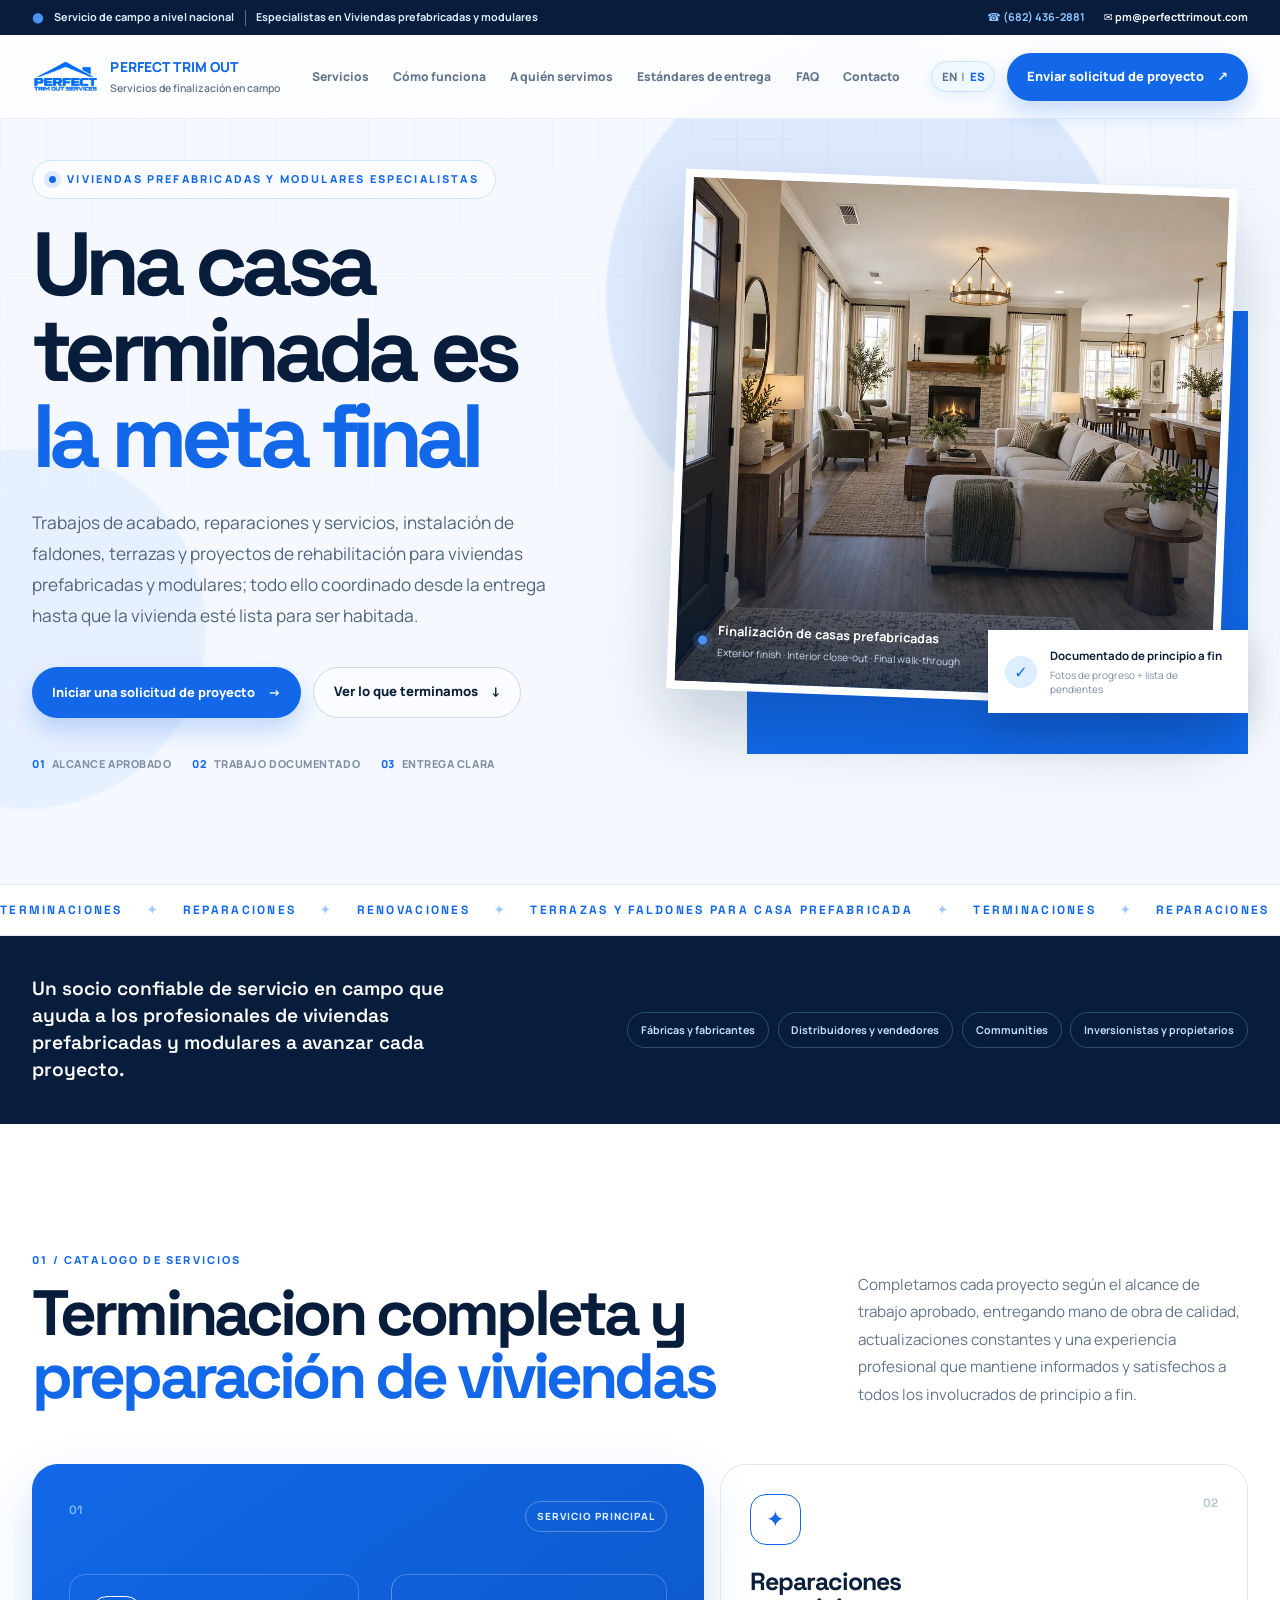
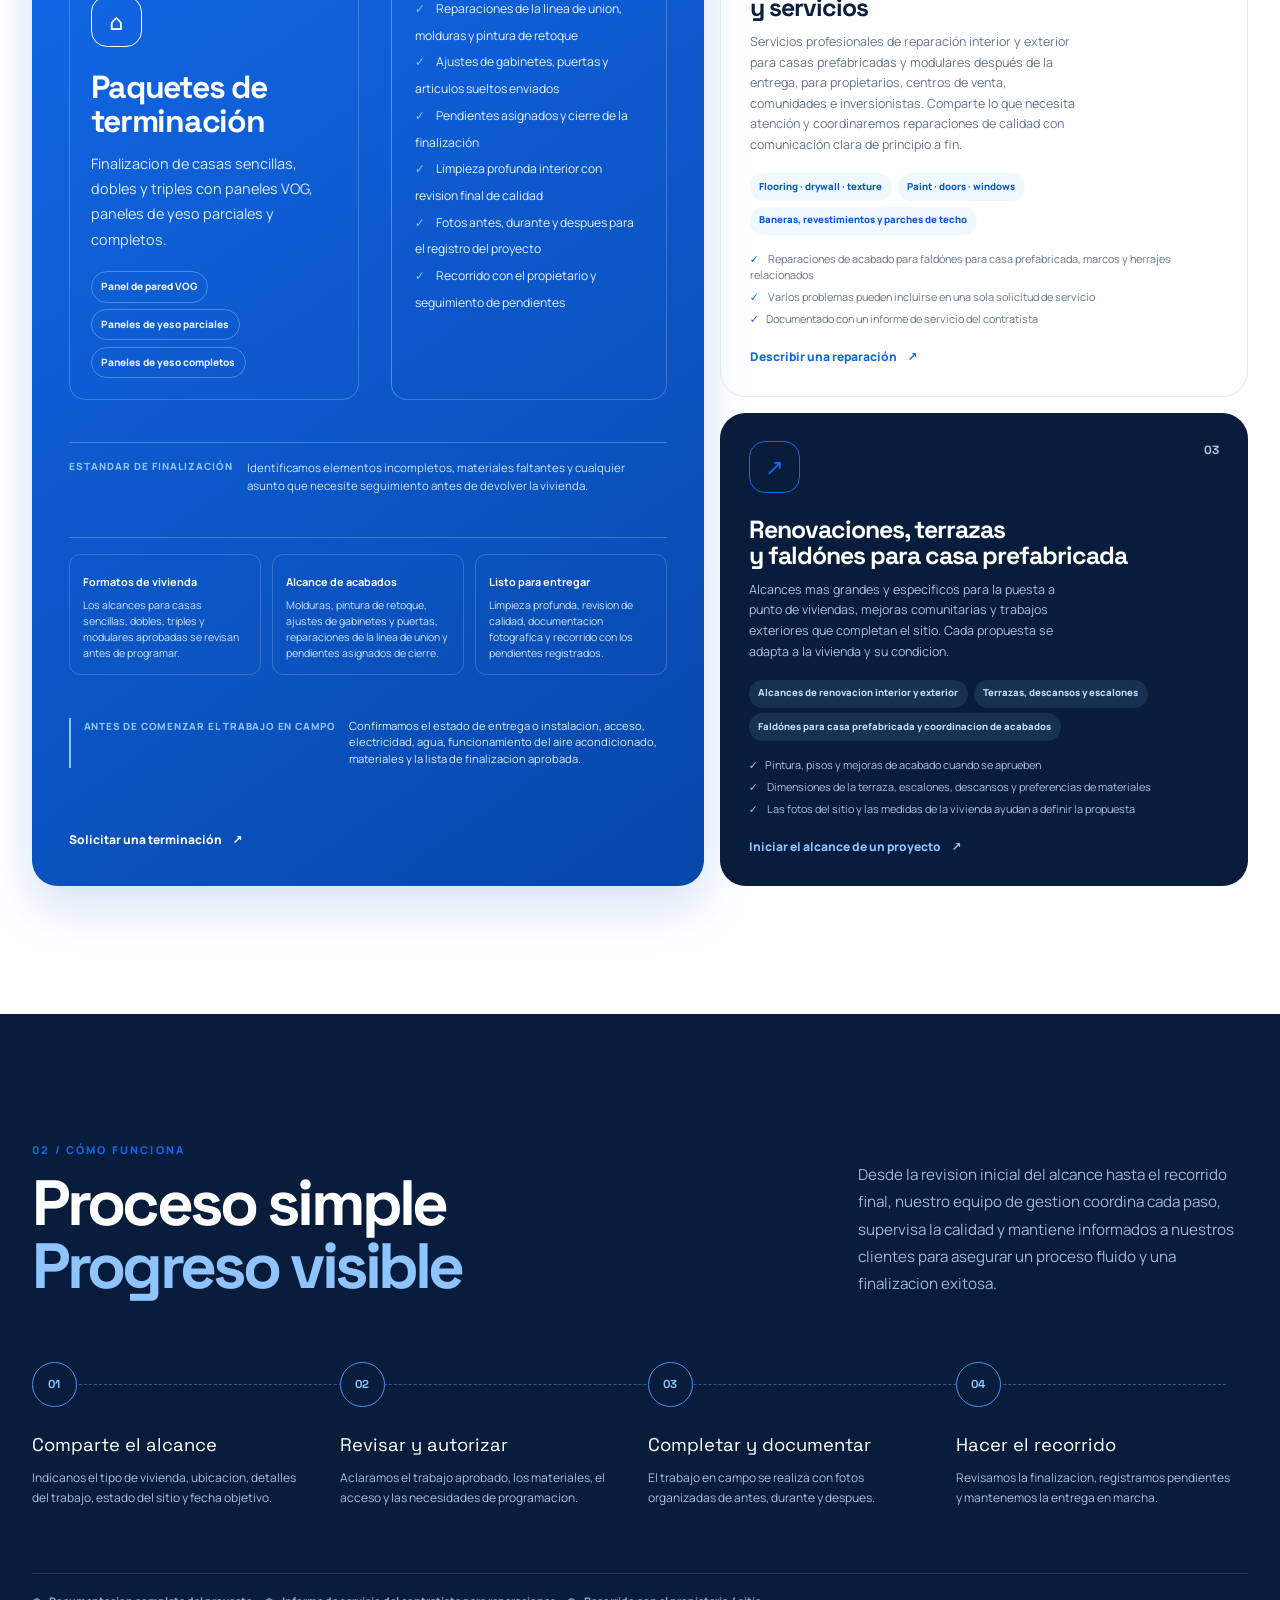
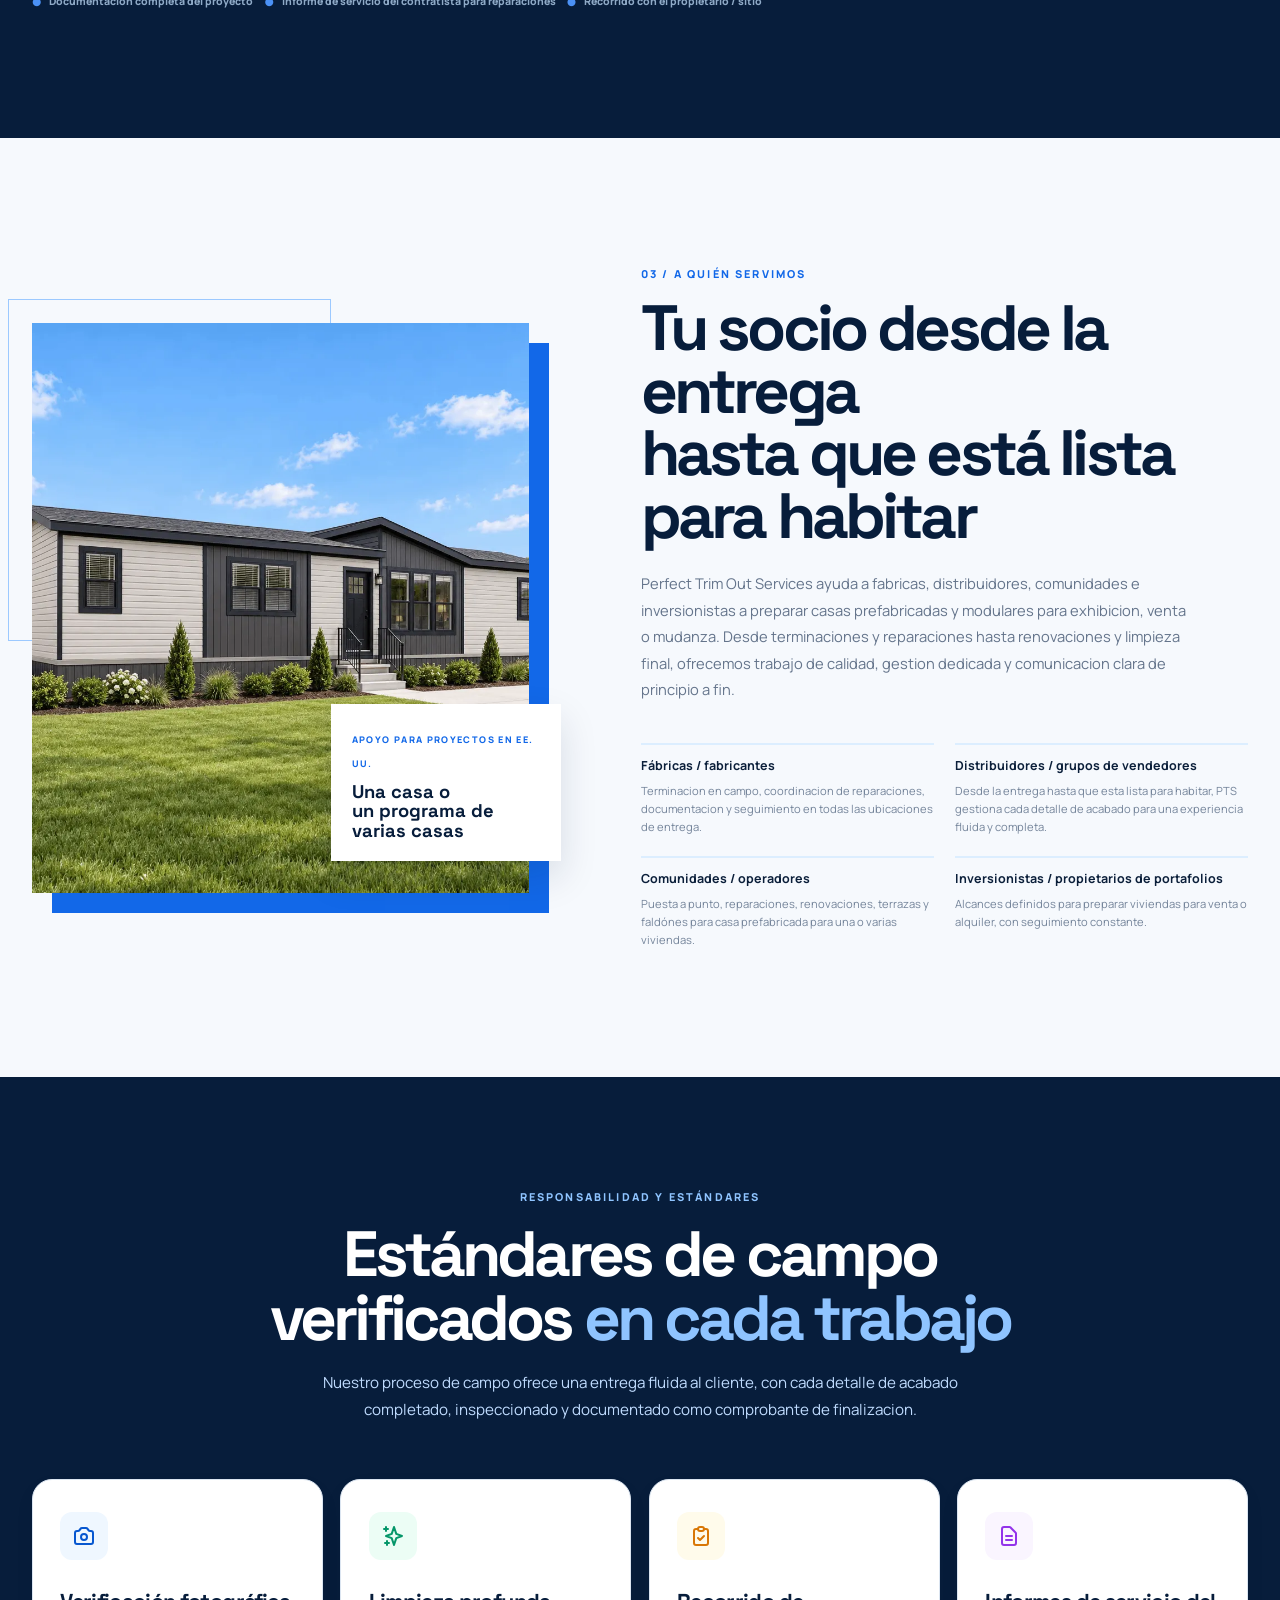
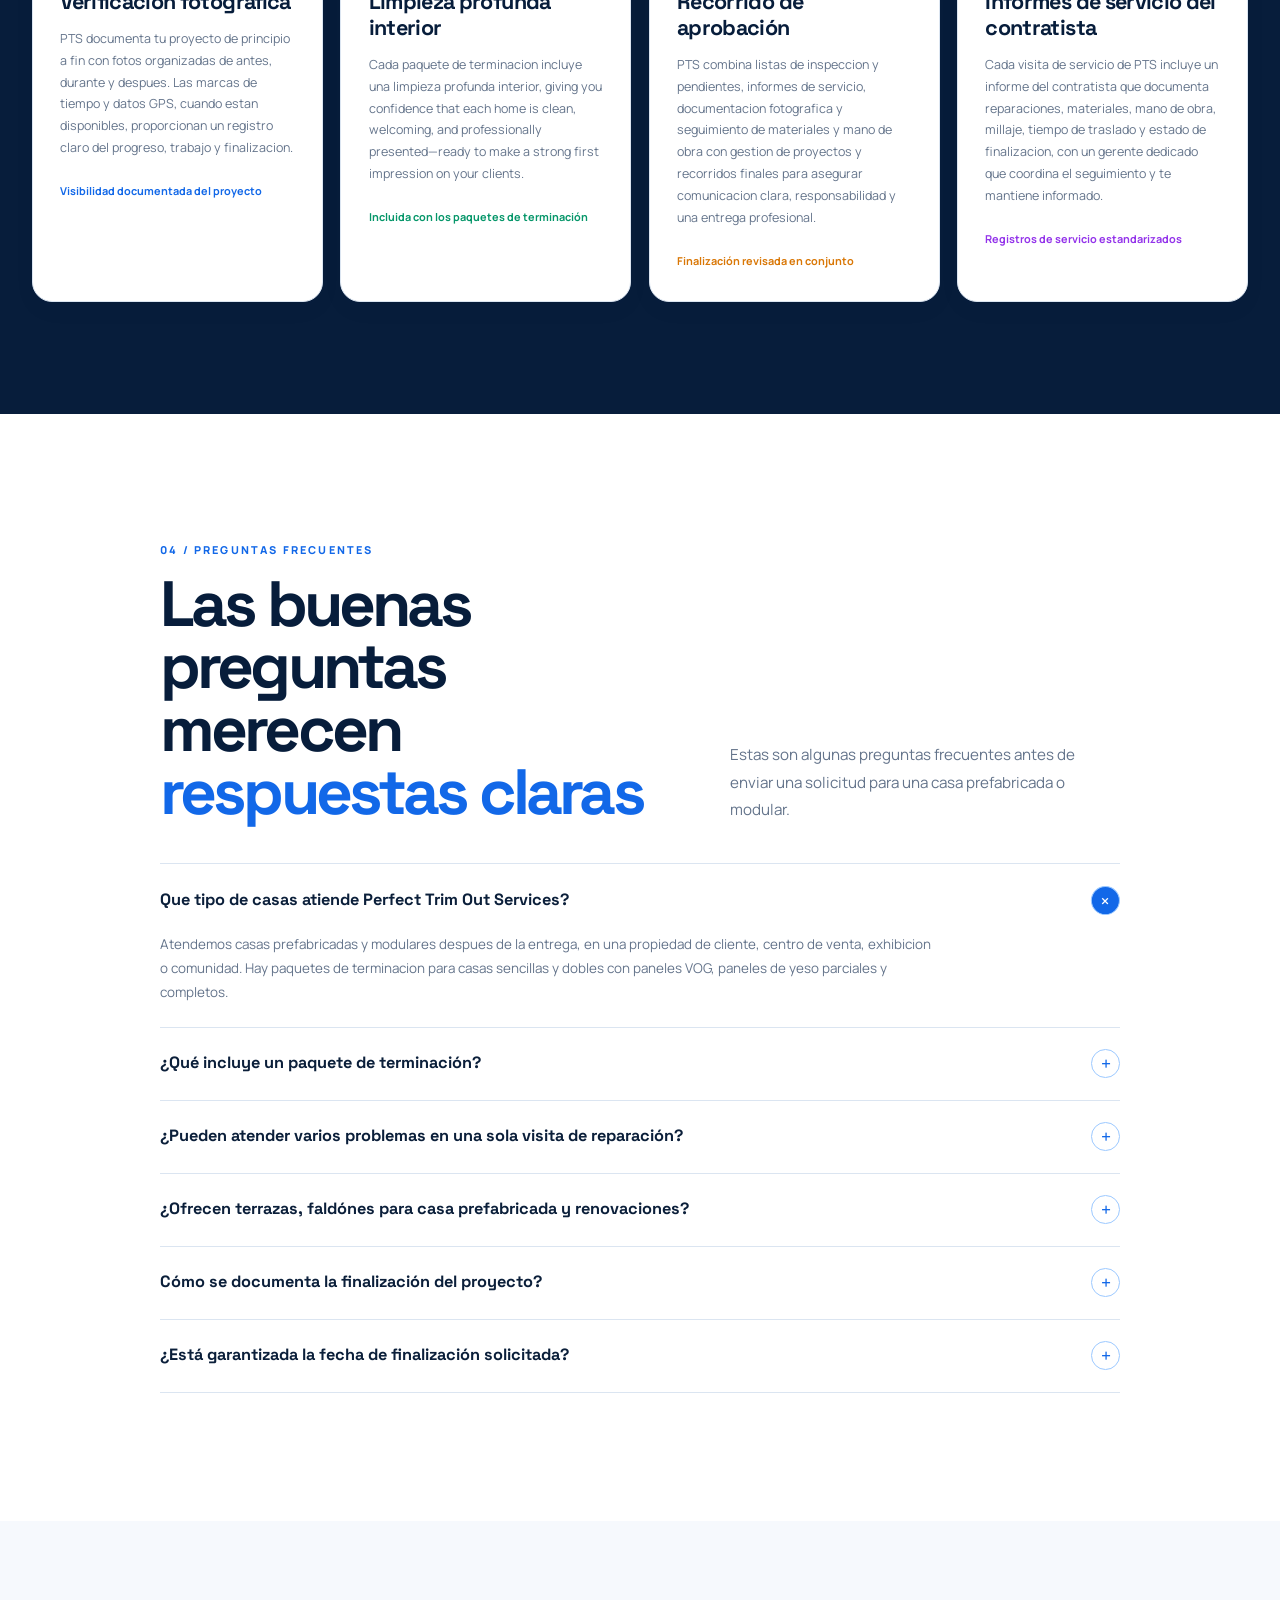
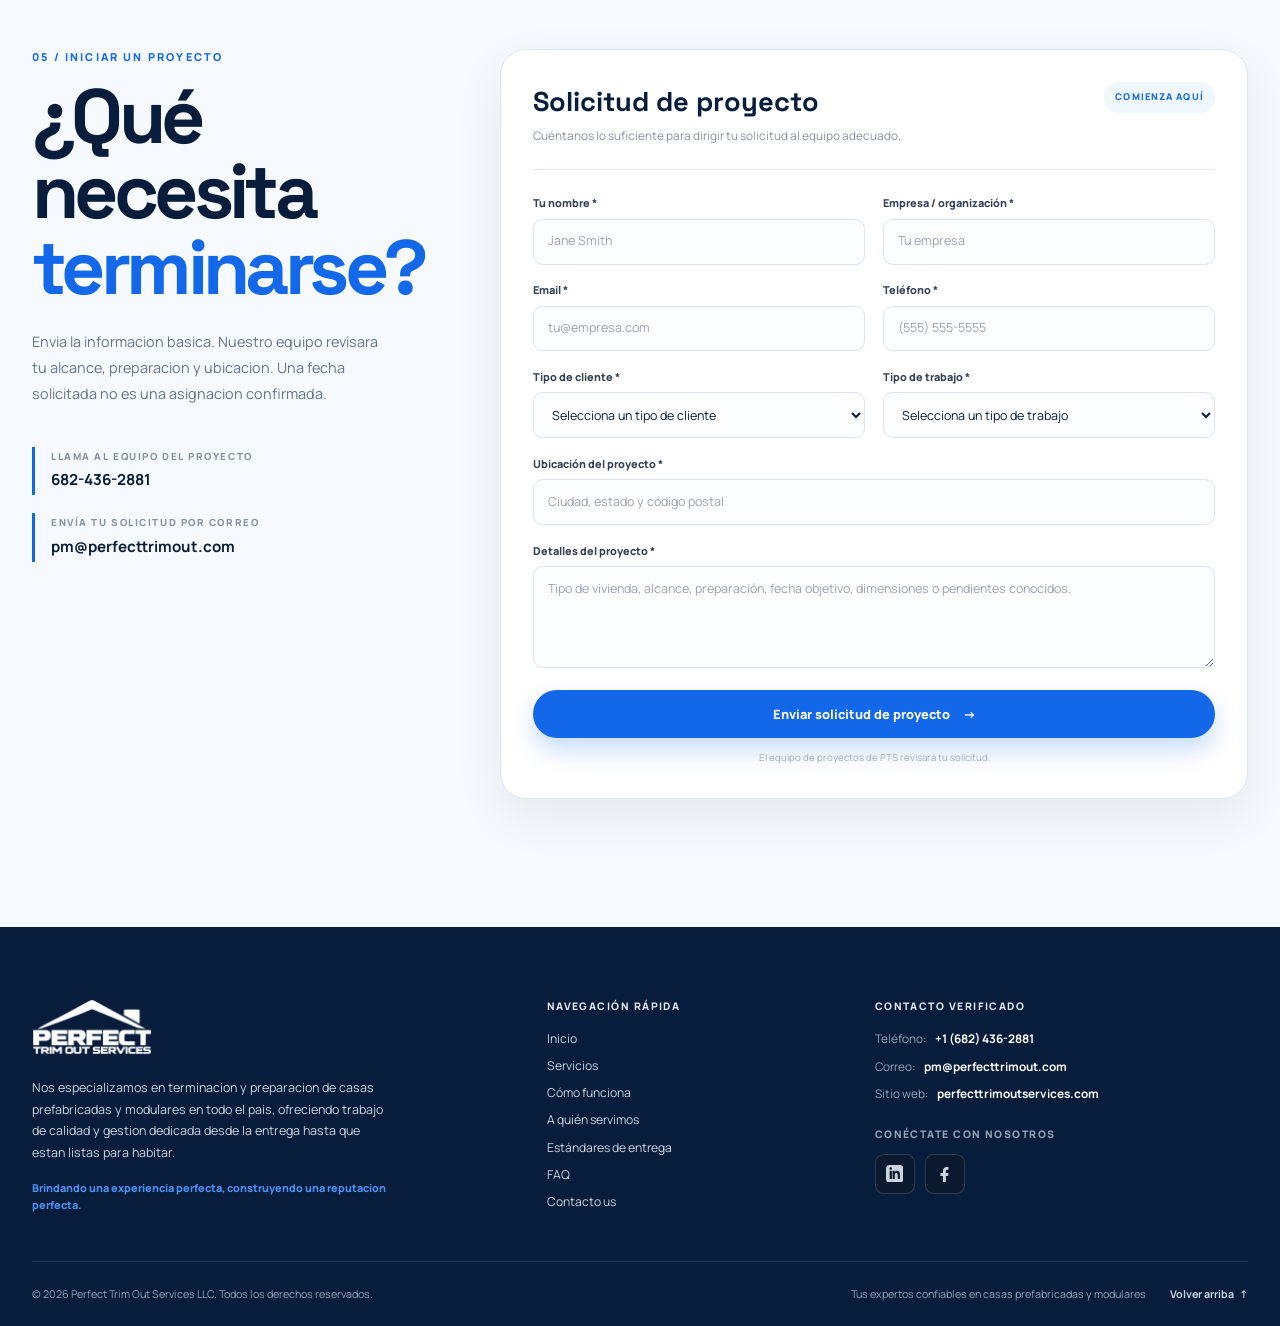
==== index-es.html @ 221be12c "fully build website" ====
<!doctype html>
<html lang="es">
  <head>
    <meta charset="UTF-8" />
    <meta name="viewport" content="width=device-width, initial-scale=1.0" />
    <meta name="theme-color" content="#071d3b" />
    <meta
      name="description"
      content="Perfect Trim Out Services ayuda a fabricantes, constructores y distribuidores a completar casas prefabricadas y modulares mediante servicios profesionales de terminaci&oacute;n, reparaciones, renovaciones, terrazas y z&oacute;calos en todo Estados Unidos."
    />
    <meta
      name="keywords"
      content="terminaci&oacute;n de casas prefabricadas, reparaciones de casas prefabricadas, renovaci&oacute;n de casas modulares, servicios de terrazas y faldón para casa prefabricada, servicios de finalizaci&oacute;n de viviendas"
    />
    <meta name="robots" content="index, follow" />
    <link
      rel="canonical"
      href="https://perfecttrimoutservices.com/index-es.html"
    />
    <link
      rel="alternate"
      hreflang="en"
      href="https://perfecttrimoutservices.com/"
    />
    <link
      rel="alternate"
      hreflang="es"
      href="https://perfecttrimoutservices.com/index-es.html"
    />
    <link
      rel="alternate"
      hreflang="x-default"
      href="https://perfecttrimoutservices.com/"
    />

    <meta
      property="og:title"
      content="Servicios de terminaci&oacute;n y reparaci&oacute;n de casas prefabricadas | Perfect Trim Out"
    />
    <meta
      property="og:description"
      content="Terminacion, reparaciones, renovaciones y apoyo para completar casas prefabricadas y modulares, dirigido a profesionales de la industria."
    />
    <meta property="og:type" content="website" />
    <meta property="og:site_name" content="Perfect Trim Out Services" />
    <meta
      property="og:url"
      content="https://perfecttrimoutservices.com/index-es.html"
    />
    <meta
      property="og:image"
      content="https://perfecttrimoutservices.com/assets/social-preview.webp"
    />
    <meta
      property="og:image:alt"
      content="Perfect Trim Out Services - Finalizaci&oacute;n de casas prefabricadas y modulares"
    />
    <!-- favicon -->
    <link rel="icon" type="image/svg+xml" href="assets/favicon.svg" />
    <link rel="icon" type="image/png" sizes="64x64" href="assets/favicon.png" />
    <link
      rel="apple-touch-icon"
      sizes="192x192"
      href="assets/favicon-192.png"
    />
    <title>
      Servicios de terminaci&oacute;n y reparaci&oacute;n de casas prefabricadas
      | Perfect Trim Out
    </title>
    <link
      rel="preload"
      as="image"
      href="assets/Hero-img-1.webp"
      fetchpriority="high"
    />
    <link rel="stylesheet" href="assets/tailwind.min.css" />
    <link rel="preconnect" href="https://fonts.googleapis.com" />
    <link rel="preconnect" href="https://fonts.gstatic.com" crossorigin />
    <link
      href="https://fonts.googleapis.com/css2?family=Manrope:wght@400;500;600;700;800&family=Space+Grotesk:wght@500;600;700&display=swap"
      rel="stylesheet"
    />
    <link rel="stylesheet" href="styles.css" />

    <script type="application/ld+json">
      {
        "@context": "https://schema.org",
        "@type": "Organization",
        "name": "Perfect Trim Out Services",
        "url": "https://perfecttrimoutservices.com/index-es.html",
        "logo": "https://perfecttrimoutservices.com/assets/perfect-trim-out-services-logo.jpg",
        "description": "Perfect Trim Out Services ofrece terminaci&oacute;n, reparaciones, renovaciones, terrazas, z&oacute;calos y apoyo para completar casas prefabricadas y modulares.",
        "email": "pm@perfecttrimout.com",
        "telephone": "+1-682-436-2881",
        "areaServed": {
          "@type": "Country",
          "name": "United States"
        },
        "knowsAbout": [
          "Terminacion de casas prefabricadas",
          "Finalizaci&oacute;n de casas modulares",
          "Reparaciones de casas prefabricadas",
          "Renovaciones de casas prefabricadas",
          "Instalacion de terrazas",
          "Servicios de faldón para casa prefabricada",
          "Servicios de finalizaci&oacute;n de viviendas"
        ]
      }
    </script>
  </head>
  <body class="bg-white text-ink antialiased">
    <header class="site-header" id="site-header">
      <div class="header-topbar">
        <div
          class="mx-auto flex max-w-7xl items-center justify-between px-5 lg:px-8"
        >
          <div class="header-topbar-message">
            <span>●</span> Servicio de campo a nivel nacional
            <i></i> Especialistas en Viviendas prefabricadas y modulares
          </div>
          <div class="header-topbar-contact">
            <a href="tel:+16824362881">☎ <span>(682) 436-2881</span></a>
            <a href="mailto:pm@perfecttrimout.com"
              >✉ <span>pm@perfecttrimout.com</span></a
            >
          </div>
        </div>
      </div>
      <nav
        class="mx-auto flex max-w-7xl items-center justify-between px-5 py-2 lg:px-8"
        aria-label="Main navigation"
      >
        <a
          href="#top"
          class="brand-lockup"
          aria-label="Inicio de Perfect Trim Out Services"
        >
          <img
            src="assets/perfect-trim-out-services-logo.jpg"
            alt="Perfect Trim Out Services"
            class="brand-logo"
          />
          <span
            ><b>PERFECT TRIM OUT</b
            ><small>Servicios de finalizaci&oacute;n en campo</small></span
          >
        </a>
        <div class="nav-links" id="nav-links">
          <!-- <a class="nav-link active" data-section="top" href="#top">Inicio</a> -->
          <a class="nav-link" data-section="services" href="#services"
            >Servicios</a
          >
          <a class="nav-link" data-section="process" href="#process"
            >C&oacute;mo funciona</a
          >
          <a class="nav-link" data-section="coverage" href="#coverage"
            >A qui&eacute;n servimos</a
          >
          <a class="nav-link" data-section="standards" href="#standards"
            >Est&aacute;ndares de entrega</a
          >
          <a class="nav-link" data-section="faq" href="#faq">FAQ</a>
          <a class="nav-link" data-section="contact" href="#contact"
            >Contacto</a
          >
        </div>
        <div class="flex items-center gap-3">
          <div class="language-switch" aria-label="Language selection">
            <a href="index.html">EN</a>
            <span aria-hidden="true">|</span>
            <a href="index-es.html" aria-current="page">ES</a>
          </div>
          <a href="#contact" class="header-cta"
            >Enviar solicitud de proyecto <span aria-hidden="true">↗</span></a
          >
          <button
            class="menu-button"
            id="menu-button"
            aria-label="Open menu"
            aria-expanded="false"
          >
            <span></span><span></span><span></span>
          </button>
        </div>
      </nav>
    </header>

    <main id="content">
      <section id="top" class="hero-shell" aria-labelledby="hero-title">
        <div class="hero-orb hero-orb-one"></div>
        <div class="hero-orb hero-orb-two"></div>
        <div
          class="mx-auto grid max-w-7xl items-center gap-12 px-5 pb-20 pt-32 lg:grid-cols-[.9fr_1.1fr] lg:px-8 lg:pb-28 lg:pt-40"
        >
          <div class="hero-copy reveal">
            <p class="eyebrow hero-eyebrow">
              <span class="pulse-dot"></span> Viviendas prefabricadas y
              modulares Especialistas
            </p>
            <h1 id="hero-title">
              Una casa terminada es <em>la meta final</em>
            </h1>
            <p class="hero-lede">
              Trabajos de acabado, reparaciones y servicios, instalación de
              faldones, terrazas y proyectos de rehabilitación para viviendas
              prefabricadas y modulares; todo ello coordinado desde la entrega
              hasta que la vivienda esté lista para ser habitada.
            </p>
            <div class="mt-9 flex flex-col gap-3 sm:flex-row">
              <a href="#contact" class="primary-button"
                >Iniciar una solicitud de proyecto <span>→</span></a
              >
              <a href="#services" class="ghost-button"
                >Ver lo que terminamos <span>↓</span></a
              >
            </div>
            <div class="hero-proof">
              <span><b>01</b> alcance aprobado</span
              ><span><b>02</b> trabajo documentado</span
              ><span><b>03</b> entrega clara</span>
            </div>
          </div>
          <div class="hero-visual reveal reveal-delay">
            <!-- <div class="hero-frame">
              <div class="image-stamp">FIELD<br /><b>READY</b></div>
              <img
                src="assets/edited_output (1).png"
                alt="Exterior de una casa prefabricada con una fachada limpia y terminada"
              />
              <div class="hero-caption">
                <span class="caption-dot"></span
                ><span
                  ><b>Finalizaci&oacute;n de casas prefabricadas</b
                  ><small
                    >Exterior finish · Interior close-out · Final
                    recorrido final</small>
                  ></span
                >
              </div>
            </div> -->

            <div class="hero-frame">
              <div class="hero-slideshow">
                <!-- First image: load immediately -->
                <img
                  class="hero-slide active"
                  src="assets/Hero-img-1.webp"
                  alt="Exterior de una casa prefabricada con una fachada limpia y terminada"
                  fetchpriority="high"
                  loading="eager"
                  decoding="async"
                  width="768"
                  height="768"
                />

                <!-- Remaining images: load when needed -->
                <img
                  class="hero-slide"
                  data-src="assets/Hero-img-2.webp"
                  alt="Acabado interior de una casa prefabricada"
                  decoding="async"
                />

                <img
                  class="hero-slide"
                  data-src="assets/Hero-img-3.webp"
                  alt="Exterior y terraza de una casa prefabricada"
                  decoding="async"
                />

                <img
                  class="hero-slide"
                  data-src="assets/Hero-img-4.webp"
                  alt="Finalizaci&oacute;n y trabajos de acabado de una casa"
                  decoding="async"
                />
              </div>

              <!-- <div class="image-stamp">FIELD<br /><b>READY</b></div> -->

              <div class="hero-caption">
                <span class="caption-dot"></span>
                <span>
                  <b>Finalizaci&oacute;n de casas prefabricadas</b>
                  <small>
                    Exterior finish · Interior close-out · Final walk-through
                  </small>
                </span>
              </div>
            </div>
            <div class="blue-slab"></div>
            <div class="floating-note">
              <span class="note-icon">✓</span
              ><span
                ><b>Documentado de principio a fin</b
                ><small>Fotos de progreso + lista de pendientes</small></span
              >
            </div>
          </div>
        </div>
        <div class="marquee-wrap" aria-label="Nuestro enfoque de servicio">
          <div class="marquee-track">
            <span>TERMINACIONES</span><i>✦</i><span>REPARACIONES</span><i>✦</i
            ><span>RENOVACIONES</span><i>✦</i
            ><span>TERRAZAS Y FALDONES PARA CASA PREFABRICADA</span><i>✦</i>
            <span>TERMINACIONES</span><i>✦</i><span>REPARACIONES</span><i>✦</i
            ><span>RENOVACIONES</span><i>✦</i
            ><span>TERRAZAS Y FALDONES PARA CASA PREFABRICADA</span><i>✦</i>
            <span>TERMINACIONES</span><i>✦</i><span>REPARACIONES</span><i>✦</i
            ><span>RENOVACIONES</span><i>✦</i
            ><span>TERRAZAS Y FALDONES PARA CASA PREFABRICADA</span><i>✦</i>
            <span>TERMINACIONES</span><i>✦</i><span>REPARACIONES</span><i>✦</i
            ><span>RENOVACIONES</span><i>✦</i
            ><span>TERRAZAS Y FALDONES PARA CASA PREFABRICADA</span><i>✦</i>
          </div>
        </div>
      </section>

      <section class="intro-strip">
        <div
          class="mx-auto flex max-w-7xl flex-col gap-6 px-5 py-10 lg:flex-row lg:items-center lg:justify-between lg:px-8"
        >
          <p>
            Un socio confiable de servicio en campo que ayuda a los
            profesionales de viviendas prefabricadas y modulares a avanzar cada
            proyecto.
          </p>
          <div class="audience-pills">
            <span>F&aacute;bricas y fabricantes</span
            ><span>Distribuidores y vendedores</span><span>Communities</span
            ><span>Inversionistas y propietarios</span>
          </div>
        </div>
      </section>

      <section id="services" class="section-block scroll-mt-24">
        <div class="mx-auto max-w-7xl px-5 lg:px-8">
          <div class="section-heading reveal">
            <div>
              <p class="eyebrow">01 / Catalogo de servicios</p>
              <h2>
                Terminacion completa y
                <span>preparaci&oacute;n de viviendas</span>
              </h2>
            </div>
            <p>
              Completamos cada proyecto seg&uacute;n el alcance de trabajo
              aprobado, entregando mano de obra de calidad, actualizaciones
              constantes y una experiencia profesional que mantiene informados y
              satisfechos a todos los involucrados de principio a fin.
            </p>
          </div>
          <div class="service-mosaic">
            <article class="service-feature reveal">
              <div class="service-feature-top">
                <span class="service-index">01</span
                ><span class="service-tag">Servicio principal</span>
              </div>
              <div class="service-feature-content">
                <div>
                  <div class="line-icon">⌂</div>
                  <h3>Paquetes de terminaci&oacute;n</h3>
                  <p>
                    Finalizacion de casas sencillas, dobles y triples con
                    paneles VOG, paneles de yeso parciales y completos.
                  </p>
                  <div class="package-types">
                    <span>Panel de pared VOG</span
                    ><span>Paneles de yeso parciales</span
                    ><span>Paneles de yeso completos</span>
                  </div>
                </div>
                <ul>
                  <li>
                    Reparaciones de la linea de union, molduras y pintura de
                    retoque
                  </li>
                  <li>
                    Ajustes de gabinetes, puertas y articulos sueltos enviados
                  </li>
                  <li>
                    Pendientes asignados y cierre de la finalizaci&oacute;n
                  </li>
                  <li>
                    Limpieza profunda interior con revision final de calidad
                  </li>
                  <li>
                    Fotos antes, durante y despues para el registro del proyecto
                  </li>
                  <li>
                    Recorrido con el propietario y seguimiento de pendientes
                  </li>
                </ul>
              </div>
              <div class="trimout-note">
                <span>Estandar de finalizaci&oacute;n</span>
                <p>
                  Identificamos elementos incompletos, materiales faltantes y
                  cualquier asunto que necesite seguimiento antes de devolver la
                  vivienda.
                </p>
              </div>
              <div class="trimout-panels">
                <div>
                  <b>Formatos de vivienda</b>
                  <p>
                    Los alcances para casas sencillas, dobles, triples y
                    modulares aprobadas se revisan antes de programar.
                  </p>
                </div>
                <div>
                  <b>Alcance de acabados</b>
                  <p>
                    Molduras, pintura de retoque, ajustes de gabinetes y
                    puertas, reparaciones de la linea de union y pendientes
                    asignados de cierre.
                  </p>
                </div>
                <div>
                  <b>Listo para entregar</b>
                  <p>
                    Limpieza profunda, revision de calidad, documentacion
                    fotografica y recorrido con los pendientes registrados.
                  </p>
                </div>
              </div>
              <div class="trimout-readiness">
                <span>Antes de comenzar el trabajo en campo</span>
                <p>
                  Confirmamos el estado de entrega o instalacion, acceso,
                  electricidad, agua, funcionamiento del aire acondicionado,
                  materiales y la lista de finalizacion aprobada.
                </p>
              </div>
              <a href="#contact" class="text-link" style="color: #fff"
                >Solicitar una terminaci&oacute;n <span>↗</span></a
              >
            </article>
            <article class="service-card reveal reveal-delay">
              <span class="service-index">02</span>
              <div class="line-icon">✦</div>
              <h3>Reparaciones<br />y servicios</h3>
              <p>
                Servicios profesionales de reparaci&oacute;n interior y exterior
                para casas prefabricadas y modulares despu&eacute;s de la
                entrega, para propietarios, centros de venta, comunidades e
                inversionistas. Comparte lo que necesita atenci&oacute;n y
                coordinaremos reparaciones de calidad con comunicaci&oacute;n
                clara de principio a fin.
              </p>
              <div class="service-list">
                <span>Flooring · drywall · texture</span
                ><span>Paint · doors · windows </span
                ><span>Baneras, revestimientos y parches de techo</span>
              </div>
              <ul class="scope-details">
                <li>
                  Reparaciones de acabado para faldónes para casa prefabricada,
                  marcos y herrajes relacionados
                </li>
                <li>
                  Varios problemas pueden incluirse en una sola solicitud de
                  servicio
                </li>
                <li>Documentado con un informe de servicio del contratista</li>
              </ul>
              <a href="#contact" class="text-link"
                >Describir una reparaci&oacute;n <span>↗</span></a
              >
            </article>
            <article class="service-card dark-card reveal reveal-delay-two">
              <span class="service-index">03</span>
              <div class="line-icon">↗</div>
              <h3>
                Renovaciones, terrazas<br />y faldónes para casa prefabricada
              </h3>
              <p>
                Alcances mas grandes y especificos para la puesta a punto de
                viviendas, mejoras comunitarias y trabajos exteriores que
                completan el sitio. Cada propuesta se adapta a la vivienda y su
                condicion.
              </p>
              <div class="service-list">
                <span>Alcances de renovacion interior y exterior</span
                ><span>Terrazas, descansos y escalones</span
                ><span
                  >Faldónes para casa prefabricada y coordinacion de
                  acabados</span
                >
              </div>
              <ul class="scope-details">
                <li>Pintura, pisos y mejoras de acabado cuando se aprueben</li>
                <li>
                  Dimensiones de la terraza, escalones, descansos y preferencias
                  de materiales
                </li>
                <li>
                  Las fotos del sitio y las medidas de la vivienda ayudan a
                  definir la propuesta
                </li>
              </ul>
              <a href="#contact" class="text-link"
                >Iniciar el alcance de un proyecto <span>↗</span></a
              >
            </article>
          </div>
        </div>
      </section>

      <section id="process" class="process-section scroll-mt-24">
        <div class="mx-auto max-w-7xl px-5 lg:px-8">
          <div class="section-heading dark-heading reveal">
            <div>
              <p class="eyebrow">02 / C&oacute;mo funciona</p>
              <h2>Proceso simple<br /><span>Progreso visible</span></h2>
            </div>
            <p>
              Desde la revision inicial del alcance hasta el recorrido final,
              nuestro equipo de gestion coordina cada paso, supervisa la calidad
              y mantiene informados a nuestros clientes para asegurar un proceso
              fluido y una finalizacion exitosa.
            </p>
          </div>
          <div class="process-line">
            <div class="process-card reveal">
              <span>01</span>
              <h3>Comparte el alcance</h3>
              <p>
                Ind&iacute;canos el tipo de vivienda, ubicacion, detalles del
                trabajo, estado del sitio y fecha objetivo.
              </p>
            </div>
            <div class="process-card reveal reveal-delay">
              <span>02</span>
              <h3>Revisar y autorizar</h3>
              <p>
                Aclaramos el trabajo aprobado, los materiales, el acceso y las
                necesidades de programacion.
              </p>
            </div>
            <div class="process-card reveal reveal-delay-two">
              <span>03</span>
              <h3>Completar y documentar</h3>
              <p>
                El trabajo en campo se realiza con fotos organizadas de antes,
                durante y despues.
              </p>
            </div>
            <div class="process-card reveal reveal-delay-three">
              <span>04</span>
              <h3>Hacer el recorrido</h3>
              <p>
                Revisamos la finalizacion, registramos pendientes y mantenemos
                la entrega en marcha.
              </p>
            </div>
          </div>
          <div class="process-bottom">
            <span>Documentacion completa del proyecto</span
            ><span>Informe de servicio del contratista para reparaciones</span
            ><span>Recorrido con el propietario / sitio</span>
          </div>
        </div>
      </section>

      <section id="coverage" class="coverage-section scroll-mt-24">
        <div class="mx-auto max-w-7xl px-5 lg:px-8">
          <div class="coverage-grid">
            <div class="coverage-photo reveal">
              <img
                src="assets/who-we-serve-img.webp"
                alt="Casa prefabricada en una comunidad residencial"
              />
              <div class="photo-label">
                <span>APOYO PARA PROYECTOS EN EE. UU.</span
                ><b>Una casa o<br />un programa de varias casas</b>
              </div>
            </div>
            <div class="coverage-copy reveal reveal-delay">
              <p class="eyebrow">03 / A qui&eacute;n servimos</p>
              <h2>
                Tu socio desde la entrega<br />hasta que est&aacute; lista para
                habitar
              </h2>

              <p>
                Perfect Trim Out Services ayuda a fabricas, distribuidores,
                comunidades e inversionistas a preparar casas prefabricadas y
                modulares para exhibicion, venta o mudanza. Desde terminaciones
                y reparaciones hasta renovaciones y limpieza final, ofrecemos
                trabajo de calidad, gestion dedicada y comunicacion clara de
                principio a fin.
              </p>
              <div class="coverage-list">
                <div>
                  <b>F&aacute;bricas / fabricantes</b
                  ><span
                    >Terminacion en campo, coordinacion de reparaciones,
                    documentacion y seguimiento en todas las ubicaciones de
                    entrega.</span
                  >
                </div>
                <div>
                  <b>Distribuidores / grupos de vendedores</b
                  ><span
                    >Desde la entrega hasta que esta lista para habitar, PTS
                    gestiona cada detalle de acabado para una experiencia fluida
                    y completa.</span
                  >
                </div>
                <div>
                  <b>Comunidades / operadores</b
                  ><span
                    >Puesta a punto, reparaciones, renovaciones, terrazas y
                    faldónes para casa prefabricada para una o varias
                    viviendas.</span
                  >
                </div>
                <div>
                  <b>Inversionistas / propietarios de portafolios</b
                  ><span
                    >Alcances definidos para preparar viviendas para venta o
                    alquiler, con seguimiento constante.</span
                  >
                </div>
              </div>
            </div>
          </div>
        </div>
      </section>

      <section id="standards" class="proof-section process-section">
        <div class="mx-auto max-w-7xl px-5 lg:px-8">
          <div class="standards-heading reveal">
            <p class="eyebrow">Responsabilidad y est&aacute;ndares</p>
            <h2>
              Est&aacute;ndares de campo verificados
              <span>en cada trabajo</span>
            </h2>
            <p>
              Nuestro proceso de campo ofrece una entrega fluida al cliente, con
              cada detalle de acabado completado, inspeccionado y documentado
              como comprobante de finalizacion.
            </p>
          </div>
          <div class="standards-grid">
            <article class="standard-card reveal">
              <div
                class="w-12 h-12 rounded-xl bg-brand-50 text-brand-600 flex items-center justify-center mb-5"
              >
                <svg
                  class="w-6 h-6"
                  fill="none"
                  stroke="currentColor"
                  viewBox="0 0 24 24"
                >
                  <path
                    stroke-linecap="round"
                    stroke-linejoin="round"
                    stroke-width="2"
                    d="M3 9a2 2 0 012-2h.93a2 2 0 001.664-.89l.812-1.22A2 2 0 0110.07 4h3.86a2 2 0 011.664.89l.812 1.22A2 2 0 0018.07 7H19a2 2 0 012 2v9a2 2 0 01-2 2H5a2 2 0 01-2-2V9z"
                  />
                  <path
                    stroke-linecap="round"
                    stroke-linejoin="round"
                    stroke-width="2"
                    d="M15 13a3 3 0 11-6 0 3 3 0 016 0z"
                  />
                </svg>
              </div>
              <h3>Verificaci&oacute;n fotogr&aacute;fica</h3>
              <p>
                PTS documenta tu proyecto de principio a fin con fotos
                organizadas de antes, durante y despues. Las marcas de tiempo y
                datos GPS, cuando estan disponibles, proporcionan un registro
                claro del progreso, trabajo y finalizacion.
              </p>
              <strong>Visibilidad documentada del proyecto</strong>
            </article>
            <article class="standard-card reveal reveal-delay">
              <div
                class="w-12 h-12 rounded-xl bg-emerald-50 text-emerald-600 flex items-center justify-center mb-5"
              >
                <svg
                  class="w-6 h-6"
                  fill="none"
                  stroke="currentColor"
                  viewBox="0 0 24 24"
                >
                  <path
                    stroke-linecap="round"
                    stroke-linejoin="round"
                    stroke-width="2"
                    d="M5 3v4M3 5h4M6 17v4m-2-2h4m5-16l2.286 6.857L21 12l-5.714 2.143L13 21l-2.286-6.857L5 12l5.714-2.143L13 3z"
                  />
                </svg>
              </div>
              <h3 class="">Limpieza profunda interior</h3>
              <p>
                Cada paquete de terminacion incluye una limpieza profunda
                interior, giving you confidence that each home is clean,
                welcoming, and professionally presented—ready to make a strong
                first impression on your clients.
              </p>
              <strong style="color: #059669"
                >Incluida con los paquetes de terminaci&oacute;n</strong
              >
            </article>
            <article class="standard-card reveal reveal-delay-two">
              <div
                class="w-12 h-12 rounded-xl bg-amber-50 text-amber-600 flex items-center justify-center mb-5"
              >
                <svg
                  class="w-6 h-6"
                  fill="none"
                  stroke="currentColor"
                  viewBox="0 0 24 24"
                >
                  <path
                    stroke-linecap="round"
                    stroke-linejoin="round"
                    stroke-width="2"
                    d="M9 5H7a2 2 0 00-2 2v12a2 2 0 002 2h10a2 2 0 002-2V7a2 2 0 00-2-2h-2M9 5a2 2 0 002 2h2a2 2 0 002-2M9 5a2 2 0 012-2h2a2 2 0 012 2m-6 9l2 2 4-4"
                  />
                </svg>
              </div>
              <h3>Recorrido de aprobaci&oacute;n</h3>
              <p>
                PTS combina listas de inspeccion y pendientes, informes de
                servicio, documentacion fotografica y seguimiento de materiales
                y mano de obra con gestion de proyectos y recorridos finales
                para asegurar comunicacion clara, responsabilidad y una entrega
                profesional.
              </p>
              <strong style="color: #d97706"
                >Finalizaci&oacute;n revisada en conjunto</strong
              >
            </article>
            <article class="standard-card reveal reveal-delay-three">
              <div
                class="w-12 h-12 rounded-xl bg-purple-50 text-purple-600 flex items-center justify-center mb-5"
              >
                <svg
                  class="w-6 h-6"
                  fill="none"
                  stroke="currentColor"
                  viewBox="0 0 24 24"
                >
                  <path
                    stroke-linecap="round"
                    stroke-linejoin="round"
                    stroke-width="2"
                    d="M9 12h6m-6 4h6m2 5H7a2 2 0 01-2-2V5a2 2 0 012-2h5.586a1 1 0 01.707.293l5.414 5.414a1 1 0 01.293.707V19a2 2 0 01-2 2z"
                  />
                </svg>
              </div>
              <h3>Informes de servicio del contratista</h3>
              <p>
                Cada visita de servicio de PTS incluye un informe del
                contratista que documenta reparaciones, materiales, mano de
                obra, millaje, tiempo de traslado y estado de finalizacion, con
                un gerente dedicado que coordina el seguimiento y te mantiene
                informado.
              </p>
              <strong style="color: #9333ea"
                >Registros de servicio estandarizados</strong
              >
            </article>
          </div>
        </div>
      </section>

      <section id="faq" class="faq-section scroll-mt-24">
        <div class="mx-auto max-w-5xl px-5 lg:px-8">
          <div class="section-heading faq-heading reveal">
            <div>
              <p class="eyebrow">04 / Preguntas frecuentes</p>
              <h2>
                Las buenas preguntas merecen<br /><span>respuestas claras</span>
              </h2>
            </div>
            <p>
              Estas son algunas preguntas frecuentes antes de enviar una
              solicitud para una casa prefabricada o modular.
            </p>
          </div>
          <div class="faq-list reveal reveal-delay">
            <details open>
              <summary>
                Que tipo de casas atiende Perfect Trim Out Services?<span
                  >+</span
                >
              </summary>
              <p>
                Atendemos casas prefabricadas y modulares despues de la entrega,
                en una propiedad de cliente, centro de venta, exhibicion o
                comunidad. Hay paquetes de terminacion para casas sencillas y
                dobles con paneles VOG, paneles de yeso parciales y completos.
              </p>
            </details>
            <details>
              <summary>
                &iquest;Qu&eacute; incluye un paquete de
                terminaci&oacute;n?<span>+</span>
              </summary>
              <p>
                El trabajo aprobado puede incluir reparaciones de la linea de
                union, molduras, pintura de retoque, ajustes de gabinetes y
                puertas, articulos sueltos enviados, pendientes asignados,
                limpieza profunda interior, revision final de calidad, fotos del
                proyecto y recorrido de finalizacion. El trabajo exacto se
                confirma en el alcance aprobado.
              </p>
            </details>
            <details>
              <summary>
                &iquest;Pueden atender varios problemas en una sola visita de
                reparaci&oacute;n?<span>+</span>
              </summary>
              <p>
                Si. Envia la lista de problemas, habitacion o ubicacion,
                cantidades conocidas, fotos y resultado esperado. Las visitas
                pueden cubrir pisos, paneles de yeso y textura, pintura,
                puertas, marcos, faldones para casa prefabricada, ventanas,
                herrajes, reparaciones de baneras o revestimientos y parches de
                techo.
              </p>
            </details>
            <details>
              <summary>
                &iquest;Ofrecen terrazas, faldónes para casa prefabricada y
                renovaciones?<span>+</span>
              </summary>
              <p>
                Si, se gestionan mediante propuestas escritas especificas para
                cada proyecto. Ayuda incluir las dimensiones de la vivienda,
                largo y ancho de la terraza, altura, perimetro de faldones para
                casa prefabricada, materiales preferidos, escalones o descansos
                y fotos claras del sitio.
              </p>
            </details>
            <details>
              <summary>
                C&oacute;mo se documenta la finalizaci&oacute;n del
                proyecto?<span>+</span>
              </summary>
              <p>
                Las terminaciones usan la lista de recorrido asignada, fotos
                organizadas de antes, durante y despues, y una lista de
                pendientes. Las visitas usan un informe de servicio del
                contratista. Las fotos y registros se organizan mediante el
                flujo de documentacion aprobado.
              </p>
            </details>
            <details>
              <summary>
                &iquest;Est&aacute; garantizada la fecha de finalizaci&oacute;n
                solicitada?<span>+</span>
              </summary>
              <p>
                No. Una fecha solicitada ayuda a revisar la programacion, pero
                no confirma una asignacion. El tiempo se confirma despues de
                revisar el alcance, la preparacion del sitio, el acceso, los
                materiales y la disponibilidad del equipo.
              </p>
            </details>
          </div>
        </div>
      </section>

      <section id="contact" class="contact-section scroll-mt-24">
        <div
          class="mx-auto grid max-w-7xl gap-12 px-5 lg:grid-cols-[.72fr_1.28fr] lg:px-8"
        >
          <div class="contact-copy reveal">
            <p class="eyebrow">05 / Iniciar un proyecto</p>
            <h2>&iquest;Qu&eacute; necesita<br /><span>terminarse?</span></h2>
            <p>
              Envia la informacion basica. Nuestro equipo revisara tu alcance,
              preparacion y ubicacion. Una fecha solicitada no es una asignacion
              confirmada.
            </p>
            <div class="contact-details">
              <a href="tel:+16824362881"
                ><small>Llama al equipo del proyecto</small
                ><b>682-436-2881</b></a
              ><a href="mailto:pm@perfecttrimout.com"
                ><small>Env&iacute;a tu solicitud por correo</small
                ><b>pm@perfecttrimout.com</b></a
              >
            </div>
          </div>
          <form
            id="project-form"
            class="project-form reveal reveal-delay"
            action="https://formsubmit.co/ajax/pm@perfecttrimout.com"
            method="POST"
            novalidate
          >
            <input
              type="hidden"
              name="_subject"
              value="New Project Request - Perfect Trim Out Services (ES)"
            />
            <input type="hidden" name="_template" value="table" />
            <input type="hidden" name="_captcha" value="false" />

            <input
              type="text"
              name="_honey"
              style="display: none"
              tabindex="-1"
              autocomplete="off"
              aria-hidden="true"
            />

            <div class="form-heading">
              <div>
                <h3>Solicitud de proyecto</h3>
                <p>
                  Cuéntanos lo suficiente para dirigir tu solicitud al equipo
                  adecuado.
                </p>
              </div>
              <span>COMIENZA AQUÍ</span>
            </div>

            <div class="form-grid">
              <label class="field">
                <span>Tu nombre *</span>
                <input
                  required
                  name="name"
                  type="text"
                  placeholder="Jane Smith"
                  autocomplete="name"
                />
              </label>

              <label class="field">
                <span>Empresa / organización *</span>
                <input
                  required
                  name="company"
                  type="text"
                  placeholder="Tu empresa"
                  autocomplete="organization"
                />
              </label>

              <label class="field">
                <span>Email *</span>
                <input
                  required
                  name="email"
                  type="email"
                  placeholder="tu@empresa.com"
                  autocomplete="email"
                />
              </label>

              <label class="field">
                <span>Teléfono *</span>
                <input
                  required
                  name="phone"
                  type="tel"
                  placeholder="(555) 555-5555"
                  autocomplete="tel"
                />
              </label>

              <label class="field">
                <span>Tipo de cliente *</span>
                <select required name="clientType">
                  <option value="">Selecciona un tipo de cliente</option>
                  <option>Fábrica / fabricante</option>
                  <option>Distribuidor / vendedor</option>
                  <option>Comunidad / operador</option>
                  <option>Inversionista / propietario</option>
                  <option>Otro</option>
                </select>
              </label>

              <label class="field">
                <span>Tipo de trabajo *</span>
                <select required name="jobType">
                  <option value="">Selecciona un tipo de trabajo</option>
                  <option>Paquete de terminación</option>
                  <option>Visita de reparación</option>
                  <option>Renovación / puesta a punto</option>
                  <option>Propuesta de terraza o zócalo</option>
                  <option>Cobertura de servicio continuo</option>
                </select>
              </label>

              <label class="field sm:col-span-2">
                <span>Ubicación del proyecto *</span>
                <input
                  required
                  name="location"
                  type="text"
                  placeholder="Ciudad, estado y código postal"
                  autocomplete="address-level2"
                />
              </label>

              <label class="field sm:col-span-2">
                <span>Detalles del proyecto *</span>
                <textarea
                  required
                  name="message"
                  rows="4"
                  placeholder="Tipo de vivienda, alcance, preparación, fecha objetivo, dimensiones o pendientes conocidos."
                ></textarea>
              </label>
            </div>

            <button type="submit" class="primary-button form-button">
              Enviar solicitud de proyecto <span>→</span>
            </button>

            <p
              id="form-status"
              class="hidden"
              role="status"
              aria-live="polite"
            ></p>

            <p class="form-disclaimer">
              El equipo de proyectos de PTS revisará tu solicitud.
            </p>
          </form>
        </div>
      </section>
    </main>
    <footer class="site-footer">
      <div class="mx-auto max-w-7xl px-5 sm:px-6 lg:px-8">
        <div class="footer-grid">
          <div class="footer-identity">
            <a
              href="#top"
              class="footer-logo"
              aria-label="Inicio de Perfect Trim Out Services"
            >
              <img
                src="assets/logo-white.png"
                alt="Perfect Trim Out Services"
              />
            </a>
            <p>
              Nos especializamos en terminacion y preparacion de casas
              prefabricadas y modulares en todo el pais, ofreciendo trabajo de
              calidad y gestion dedicada desde la entrega hasta que estan listas
              para habitar.
            </p>
            <div class="supporting-message">
              <span
                >Brindando una experiencia perfecta, construyendo una reputacion
                perfecta.</span
              >
            </div>
          </div>

          <div>
            <h4 class="footer-heading">Navegaci&oacute;n r&aacute;pida</h4>
            <ul class="footer-links">
              <li><a href="#top">Inicio</a></li>
              <li><a href="#services">Servicios</a></li>
              <li><a href="#process">C&oacute;mo funciona</a></li>
              <li><a href="#coverage">A qui&eacute;n servimos</a></li>
              <li><a href="#standards">Est&aacute;ndares de entrega</a></li>
              <li><a href="#faq">FAQ</a></li>
              <li><a href="#contact">Contacto us</a></li>
            </ul>
          </div>

          <div>
            <h4 class="footer-heading">Contacto verificado</h4>
            <div class="footer-contact">
              <p>
                <span>Tel&eacute;fono:</span
                ><a href="tel:+16824362881">+1 (682) 436-2881</a>
              </p>
              <p>
                <span>Correo:</span
                ><a href="mailto:pm@perfecttrimout.com"
                  >pm@perfecttrimout.com</a
                >
              </p>
              <p>
                <span>Sitio web:</span
                ><a
                  href="https://perfecttrimoutservices.com/"
                  target="_blank"
                  rel="noopener noreferrer"
                  >perfecttrimoutservices.com</a
                >
              </p>
            </div>
            <span class="footer-heading footer-social-label"
              >Con&eacute;ctate con nosotros</span
            >
            <div class="footer-social">
              <a
                href="https://www.linkedin.com/in/perfect-trim-out-services-070607345/"
                target="_blank"
                rel="noopener noreferrer"
                aria-label="Perfect Trim Out Services LinkedIn profile"
              >
                <svg viewBox="0 0 24 24" aria-hidden="true">
                  <path
                    d="M19 0H5C2.24 0 0 2.24 0 5v14c0 2.76 2.24 5 5 5h14c2.76 0 5-2.24 5-5V5c0-2.76-2.24-5-5-5ZM8 19H5V8h3v11ZM6.5 6.5A1.75 1.75 0 1 1 6.5 3a1.75 1.75 0 0 1 0 3.5ZM19 19h-3v-5.6c0-3.37-4-3.11-4 0V19H9V8h3v1.76c1.4-2.59 7-2.78 7 2.48V19Z"
                  />
                </svg>
              </a>
              <a
                href="https://www.facebook.com/p/Perfect-Trim-Out-Servicios-61568503282182/"
                target="_blank"
                rel="noopener noreferrer"
                aria-label="Perfect Trim Out Services Facebook page"
              >
                <svg viewBox="0 0 24 24" aria-hidden="true">
                  <path
                    d="M13.5 24v-9h3l.5-4h-3.5V8.45c0-1.16.32-1.95 2-1.95H17V2.92c-.26-.04-1.16-.12-2.2-.12-3.2 0-5.3 1.95-5.3 5.52V11H6v4h3.5v9h4Z"
                  />
                </svg>
              </a>
            </div>
          </div>
        </div>
        <div class="footer-bottom">
          <p>
            © <span id="year"></span> Perfect Trim Out Services LLC. Todos los
            derechos reservados.
          </p>
          <div>
            <span
              >Tus expertos confiables en casas prefabricadas y modulares</span
            ><a href="#top">Volver arriba <span aria-hidden="true">↑</span></a>
          </div>
        </div>
      </div>
    </footer>

    <script src="app.js"></script>
  </body>
</html>
---- styles.css ----
:root {
  color-scheme: light;
}
html {
  scroll-behavior: smooth;
}
body {
  overflow-x: hidden;
}
.site-header {
  position: fixed;
  inset: 0 0 auto;
  z-index: 50;
  border-bottom: 1px solid rgba(226, 232, 240, 0.72);
  background: rgba(255, 255, 255, 0.82);
  backdrop-filter: blur(18px);
  transition:
    box-shadow 0.3s ease,
    background 0.3s ease;
}
.site-header.scrolled {
  background: rgba(255, 255, 255, 0.96);
  box-shadow: 0 10px 35px rgba(7, 29, 59, 0.08);
}
.header-topbar {
  max-height: 2.2rem;
  overflow: hidden;
  background: #071d3b;
  color: #dceeff;
  font-size: 0.68rem;
  font-weight: 700;
  opacity: 1;
  transition:
    max-height 0.3s ease,
    opacity 0.2s ease;
}
.site-header.scrolled .header-topbar {
  max-height: 0;
  opacity: 0;
}
.site-header.scrolled .header-topbar .mx-auto {
  min-height: 0;
}
.header-topbar .mx-auto {
  min-height: 2.2rem;
}
.header-topbar-message,
.header-topbar-contact {
  display: flex;
  align-items: center;
  gap: 0.65rem;
}
.header-topbar-message > span {
  color: #4b91f5;
  font-size: 0.85rem;
}
.header-topbar-message i {
  height: 1rem;
  border-left: 1px solid rgba(203, 213, 225, 0.45);
}
.header-topbar-contact {
  gap: 1.2rem;
}
.header-topbar-contact a {
  color: #f8fbff;
  transition: color 0.2s ease;
}
.header-topbar-contact a:first-child {
  color: #8fc4ff;
}
.header-topbar-contact a:hover {
  color: #4b91f5;
}
.brand-lockup {
  display: flex;
  align-items: center;
  gap: 0.7rem;
  min-width: 13.5rem;
}
.brand-logo {
  height: 4.2rem;
  width: 4.2rem;
  border-radius: 0.55rem;
  object-fit: cover;
}
.brand-lockup b,
.brand-lockup small {
  display: block;
}
.brand-lockup b {
  color: #1268e8;
  font-size: 0.86rem;
  font-weight: 800;
  letter-spacing: 0.01em;
}
.brand-lockup small {
  margin-top: 0.22rem;
  color: #64748b;
  font-size: 0.66rem;
  font-weight: 600;
}
.nav-links {
  display: flex;
  align-items: center;
  gap: 0.15rem;
}
.nav-link {
  position: relative;
  border-radius: 999px;
  padding: 0.58rem 0.68rem;
  color: #64748b;
  font-size: 0.76rem;
  font-weight: 800;
  transition:
    color 0.2s ease,
    background 0.2s ease;
}
.nav-link:hover,
.nav-link.active {
  background: #eff7ff;
  color: #1268e8;
}
.nav-link.active::after {
  position: absolute;
  bottom: -0.78rem;
  left: 50%;
  height: 3px;
  width: 18px;
  border-radius: 9px;
  background: #1268e8;
  content: "";
  transform: translateX(-50%);
}
.header-cta,
.primary-button {
  display: inline-flex;
  align-items: center;
  justify-content: center;
  gap: 0.8rem;
  border-radius: 999px;
  background: #1268e8;
  color: white;
  font-size: 0.8rem;
  font-weight: 800;
  padding: 0.9rem 1.25rem;
  box-shadow: 0 12px 25px rgba(18, 104, 232, 0.23);
  transition:
    transform 0.25s ease,
    background 0.25s ease,
    box-shadow 0.25s ease;
}
.language-switch {
  display: inline-flex;
  align-items: center;
  gap: 0.3rem;
  border: 1px solid #cce4ff;
  border-radius: 999px;
  background: #eff7ff;
  padding: 0.38rem 0.58rem;
  box-shadow: 0 4px 12px rgba(18, 104, 232, 0.08);
  white-space: nowrap;
  color: #94a3b8;
  font-size: 0.72rem;
  font-weight: 800;
}
.language-switch a {
  color: #64748b;
  transition: color 0.2s ease;
}
.language-switch a:hover,
.language-switch a[aria-current="page"] {
  color: #1268e8;
}
.header-cta:hover,
.primary-button:hover {
  background: #0757d0;
  box-shadow: 0 15px 32px rgba(18, 104, 232, 0.3);
  transform: translateY(-2px);
}
.menu-button {
  display: none;
  flex-direction: column;
  gap: 4px;
  padding: 0.6rem;
}
.menu-button span {
  display: block;
  height: 2px;
  width: 23px;
  background: #0b1f3a;
}
.hero-shell {
  position: relative;
  overflow: hidden;
  background: #f5f9ff;
}
.hero-shell::before {
  position: absolute;
  inset: 0;
  background-image:
    linear-gradient(rgba(18, 104, 232, 0.04) 1px, transparent 1px),
    linear-gradient(90deg, rgba(18, 104, 232, 0.04) 1px, transparent 1px);
  background-size: 46px 46px;
  content: "";
  mask-image: linear-gradient(to bottom, black, transparent 70%);
}
.hero-orb {
  position: absolute;
  border-radius: 50%;
  filter: blur(1px);
  pointer-events: none;
}
.hero-orb-one {
  top: 4%;
  right: 12%;
  height: 520px;
  width: 520px;
  background: rgba(18, 104, 232, 0.1);
  animation: drift 9s ease-in-out infinite alternate;
}
.hero-orb-two {
  top: 48%;
  left: -12%;
  height: 360px;
  width: 360px;
  background: rgba(75, 145, 245, 0.08);
  animation: drift 12s ease-in-out infinite alternate-reverse;
}
.eyebrow {
  color: #1268e8;
  font-size: 0.68rem;
  font-weight: 800;
  letter-spacing: 0.2em;
  text-transform: uppercase;
}
.hero-eyebrow {
  display: inline-flex;
  align-items: center;
  gap: 0.7rem;
  border: 1px solid #cce4ff;
  border-radius: 999px;
  background: rgba(255, 255, 255, 0.64);
  padding: 0.65rem 1rem;
}
.pulse-dot {
  height: 7px;
  width: 7px;
  border-radius: 50%;
  background: #1268e8;
  box-shadow: 0 0 0 5px rgba(18, 104, 232, 0.12);
  animation: pulse 2s infinite;
}
.hero-copy h1 {
  max-width: 700px;
  margin-top: 1.4rem;
  color: #071d3b;
  font-family: "Space Grotesk", sans-serif;
  font-size: clamp(3.2rem, 7vw, 6.4rem);
  font-weight: 700;
  letter-spacing: -0.075em;
  line-height: 0.96;
}
.hero-copy h1 em {
  color: #1268e8;
  font-style: normal;
}
.hero-lede {
  max-width: 560px;
  margin-top: 1.7rem;
  color: #52657d;
  font-size: 1.08rem;
  line-height: 1.8;
}
.ghost-button {
  display: inline-flex;
  align-items: center;
  justify-content: center;
  gap: 0.8rem;
  border: 1px solid #cbd9ea;
  border-radius: 999px;
  background: rgba(255, 255, 255, 0.64);
  color: #0b1f3a;
  font-size: 0.82rem;
  font-weight: 800;
  padding: 0.9rem 1.25rem;
  transition:
    border-color 0.2s,
    color 0.2s,
    transform 0.2s;
}
.ghost-button:hover {
  border-color: #1268e8;
  color: #1268e8;
  transform: translateY(-2px);
}
.hero-proof {
  display: flex;
  flex-wrap: wrap;
  gap: 1.3rem;
  margin-top: 2.4rem;
  color: #8190a3;
  font-size: 0.68rem;
  font-weight: 800;
  letter-spacing: 0.05em;
  text-transform: uppercase;
}
.hero-proof b {
  margin-right: 0.25rem;
  color: #1268e8;
}
.hero-visual {
  position: relative;
  min-height: 575px;
}
.hero-frame {
  position: absolute;
  top: 0;
  right: 3%;
  z-index: 1;
  width: 86%;
  height: 520px;
  overflow: hidden;
  border: 8px solid white;
  box-shadow: 0 35px 70px rgba(7, 29, 59, 0.2);
  transform: rotate(2.2deg);
  transition: transform 0.6s cubic-bezier(0.2, 0.8, 0.2, 1);
}
.hero-frame:hover {
  transform: rotate(0) scale(1.015);
}
.hero-frame::after {
  position: absolute;
  inset: 0;
  background: linear-gradient(180deg, transparent 40%, rgba(7, 29, 59, 0.75));
  content: "";
}
/* .hero-frame img {
  height: 100%;
  width: 100%;
  object-fit: cover;
  object-position: center;
} */

/* Hero image slideshow */
.hero-slideshow {
  position: absolute;
  inset: 0;
  overflow: hidden;
}

.hero-slide {
  position: absolute;
  inset: 0;
  width: 100%;
  height: 100%;
  object-fit: cover;
  object-position: center;

  opacity: 0;
  transition: opacity 1.2s ease-in-out;
}

.hero-slide.active {
  opacity: 1;
}
.image-stamp {
  position: absolute;
  top: 1.2rem;
  left: 1.2rem;
  z-index: 2;
  border: 1px solid rgba(255, 255, 255, 0.5);
  padding: 0.6rem 0.7rem;
  color: white;
  font-size: 0.58rem;
  font-weight: 800;
  letter-spacing: 0.16em;
  line-height: 1.35;
}
.image-stamp b {
  color: #8fc4ff;
}
.hero-caption {
  position: absolute;
  right: 1.35rem;
  bottom: 1.4rem;
  left: 1.35rem;
  z-index: 2;
  display: flex;
  align-items: center;
  gap: 0.7rem;
  color: white;
}
.caption-dot {
  height: 9px;
  width: 9px;
  border-radius: 50%;
  background: #4b91f5;
  box-shadow: 0 0 0 5px rgba(75, 145, 245, 0.2);
}
.hero-caption b,
.hero-caption small {
  display: block;
}
.hero-caption b {
  font-size: 0.79rem;
}
.hero-caption small {
  margin-top: 0.2rem;
  color: #cbdcf1;
  font-size: 0.63rem;
}
.blue-slab {
  position: absolute;
  right: 0;
  bottom: 0;
  height: 77%;
  width: 78%;
  background: #1268e8;
}
.floating-note {
  position: absolute;
  right: 0;
  bottom: 7%;
  z-index: 3;
  display: flex;
  align-items: center;
  gap: 0.8rem;
  max-width: 260px;
  border: 1px solid rgba(255, 255, 255, 0.7);
  background: white;
  padding: 1rem;
  box-shadow: 0 16px 35px rgba(7, 29, 59, 0.18);
  animation: bob 4s ease-in-out infinite;
}
.note-icon {
  display: flex;
  height: 2rem;
  width: 2rem;
  flex: 0 0 auto;
  align-items: center;
  justify-content: center;
  border-radius: 50%;
  background: #dceeff;
  color: #1268e8;
  font-weight: 800;
}
.floating-note b,
.floating-note small {
  display: block;
}
.floating-note b {
  color: #0b1f3a;
  font-size: 0.72rem;
}
.floating-note small {
  margin-top: 0.25rem;
  color: #7b8ba0;
  font-size: 0.63rem;
  line-height: 1.4;
}
.marquee-wrap {
  position: relative;
  z-index: 2;
  overflow: hidden;
  border-top: 1px solid rgba(18, 104, 232, 0.12);
  border-bottom: 1px solid rgba(18, 104, 232, 0.12);
  background: #fff;
  padding: 1rem 0;
}
.marquee-track {
  display: flex;
  width: max-content;
  align-items: center;
  gap: 1.5rem;
  color: #1268e8;
  font-family: "Space Grotesk", sans-serif;
  font-size: 0.75rem;
  font-weight: 700;
  letter-spacing: 0.19em;
  animation: marquee 32s linear infinite;
}
.marquee-track i {
  color: #9cc9ff;
  font-style: normal;
}
.intro-strip {
  background: #071d3b;
  color: white;
}
.intro-strip p {
  max-width: 450px;
  font-family: "Space Grotesk", sans-serif;
  font-size: 1.2rem;
  font-weight: 600;
  line-height: 1.4;
}
.audience-pills {
  display: flex;
  flex-wrap: wrap;
  gap: 0.55rem;
}
.audience-pills span {
  border: 1px solid rgba(147, 197, 253, 0.28);
  border-radius: 999px;
  color: #bfdbfe;
  font-size: 0.67rem;
  font-weight: 700;
  padding: 0.55rem 0.8rem;
}
.section-block,
.coverage-section,
.contact-section {
  padding: 8rem 0;
}
.section-heading {
  display: flex;
  align-items: end;
  justify-content: space-between;
  gap: 3rem;
  margin-bottom: 3.5rem;
}
.section-heading h2,
.coverage-copy h2,
.contact-copy h2 {
  margin-top: 0.9rem;
  color: #071d3b;
  font-family: "Space Grotesk", sans-serif;
  font-size: clamp(2.5rem, 5vw, 4.3rem);
  font-weight: 700;
  letter-spacing: -0.06em;
  line-height: 0.98;
}
.section-heading h2 span,
.coverage-copy h2 span,
.contact-copy h2 span {
  color: #1268e8;
}
.section-heading > p {
  max-width: 390px;
  color: #64748b;
  font-size: 0.95rem;
  line-height: 1.8;
}
.service-mosaic {
  display: grid;
  grid-template-columns: 1.12fr 0.88fr;
  grid-template-rows: auto auto;
  gap: 1rem;
}
.service-feature {
  grid-row: span 2;
  display: flex;
  flex-direction: column;
  justify-content: space-between;
  min-height: 530px;
  border-radius: 1.6rem;
  background: linear-gradient(145deg, #1268e8, #0647aa);
  padding: 2.3rem;
  color: white;
  box-shadow: 0 20px 50px rgba(7, 87, 208, 0.18);
}
.service-feature-top {
  display: flex;
  justify-content: space-between;
}
.service-index {
  color: #78b5ff;
  font-family: "Space Grotesk", sans-serif;
  font-size: 0.75rem;
  font-weight: 700;
}
.service-tag {
  border: 1px solid rgba(255, 255, 255, 0.3);
  border-radius: 999px;
  color: #dceeff;
  font-size: 0.62rem;
  font-weight: 800;
  letter-spacing: 0.1em;
  padding: 0.45rem 0.7rem;
  text-transform: uppercase;
}
.service-feature-content {
  display: grid;
  grid-template-columns: 1fr 0.95fr;
  align-items: stretch;
  gap: 2rem;
}
.service-feature-content > div:first-child,
.service-feature-content > ul {
  border: 1px solid rgba(255, 255, 255, 0.22);
  border-radius: 1rem;
  padding: 1.3rem;
}
.service-feature-content > div:first-child {
  display: flex;
  flex-direction: column;
}
.service-feature-content > ul {
  align-self: stretch;
  margin: 0;
  padding-left: 1.6rem;
}
.line-icon {
  display: flex;
  height: 3.2rem;
  width: 3.2rem;
  align-items: center;
  justify-content: center;
  border: 1px solid currentColor;
  border-radius: 1rem;
  color: #1268e8;
  font-size: 1.4rem;
}
.service-feature .line-icon {
  color: white;
}
.service-feature h3,
.service-card h3 {
  margin-top: 1.5rem;
  font-family: "Space Grotesk", sans-serif;
  font-size: 2rem;
  font-weight: 700;
  letter-spacing: -0.04em;
  line-height: 1.05;
}
.service-feature p {
  max-width: 390px;
  margin-top: 0.8rem;
  color: #dceeff;
  font-size: 0.9rem;
  line-height: 1.75;
}
.package-types {
  display: flex;
  flex-wrap: wrap;
  gap: 0.4rem;
  margin-top: 1.2rem;
}
.package-types span {
  border: 1px solid rgba(255, 255, 255, 0.28);
  border-radius: 999px;
  color: #e7f2ff;
  font-size: 0.63rem;
  font-weight: 800;
  padding: 0.45rem 0.6rem;
}
.service-feature ul {
  border-left: 1px solid rgba(255, 255, 255, 0.32);
  padding-left: 1.4rem;
  color: #e7f2ff;
  font-size: 0.76rem;
  line-height: 2.2;
}
.service-feature li::before {
  margin-right: 0.55rem;
  color: #8fc4ff;
  content: "✓";
  font-weight: 800;
}
.trimout-note {
  display: grid;
  grid-template-columns: auto 1fr;
  gap: 0.9rem;
  align-items: start;
  border-top: 1px solid rgba(255, 255, 255, 0.24);
  padding-top: 1rem;
}
.trimout-note span {
  color: #8fc4ff;
  font-size: 0.62rem;
  font-weight: 800;
  letter-spacing: 0.1em;
  text-transform: uppercase;
}
.trimout-note p {
  margin: 0;
  color: #cfe5ff;
  font-size: 0.72rem;
  line-height: 1.55;
}
.trimout-panels {
  display: grid;
  grid-template-columns: repeat(3, 1fr);
  gap: 0.7rem;
  border-top: 1px solid rgba(255, 255, 255, 0.24);
  padding-top: 1rem;
}
.trimout-panels div {
  border: 1px solid rgba(255, 255, 255, 0.18);
  border-radius: 0.7rem;
  padding: 0.8rem;
}
.trimout-panels b {
  color: white;
  font-size: 0.68rem;
}
.trimout-panels p {
  margin: 0.4rem 0 0;
  color: #cfe5ff;
  font-size: 0.66rem;
  line-height: 1.5;
}
.trimout-readiness {
  display: flex;
  gap: 0.8rem;
  align-items: baseline;
  border-left: 2px solid #8fc4ff;
  padding-left: 0.8rem;
}
.trimout-readiness span {
  flex: 0 0 auto;
  color: #8fc4ff;
  font-size: 0.62rem;
  font-weight: 800;
  letter-spacing: 0.08em;
  text-transform: uppercase;
}
.trimout-readiness p {
  margin: 0;
  color: #dceeff;
  font-size: 0.7rem;
  line-height: 1.5;
}
.service-card {
  position: relative;
  min-height: 345px;
  border: 1px solid #e2e8f0;
  border-radius: 1.6rem;
  padding: 1.8rem;
  transition:
    transform 0.3s,
    box-shadow 0.3s,
    border-color 0.3s;
}
.service-card:hover {
  border-color: #9cc9ff;
  box-shadow: 0 20px 40px rgba(7, 29, 59, 0.08);
  transform: translateY(-5px);
}
.service-card .service-index {
  position: absolute;
  top: 1.8rem;
  right: 1.8rem;
  color: #b7c5d6;
}
.service-card h3 {
  font-size: 1.55rem;
}
.service-card p {
  margin-top: 0.7rem;
  max-width: 330px;
  color: #64748b;
  font-size: 0.78rem;
  line-height: 1.65;
}
.service-list {
  display: flex;
  flex-wrap: wrap;
  gap: 0.35rem;
  margin-top: 1.1rem;
}
.service-list span {
  border-radius: 999px;
  background: #eff7ff;
  color: #0757d0;
  font-size: 0.6rem;
  font-weight: 800;
  padding: 0.42rem 0.6rem;
}
.scope-details {
  display: grid;
  gap: 0.35rem;
  margin-top: 1rem;
  color: #64748b;
  font-size: 0.68rem;
  line-height: 1.5;
}
.scope-details li::before {
  margin-right: 0.45rem;
  color: #1268e8;
  content: "✓";
  font-weight: 800;
}
.dark-card .scope-details {
  color: #a9c2de;
}
.dark-card .scope-details li::before {
  color: #8fc4ff;
}
.dark-card {
  border: 0;
  background: #071d3b;
  color: white;
}
.dark-card p {
  color: #a9c2de;
}
.dark-card .service-list span {
  background: rgba(147, 197, 253, 0.12);
  color: #bfdbfe;
}
.text-link {
  display: inline-flex;
  gap: 0.65rem;
  margin-top: 1.3rem;
  color: #1268e8;
  font-size: 0.75rem;
  font-weight: 800;
}
.dark-card .text-link {
  color: #8fc4ff;
}
.text-link span {
  transition: transform 0.2s;
}
.text-link:hover span {
  transform: translate(3px, -3px);
}
.scope-note {
  display: flex;
  align-items: center;
  gap: 1rem;
  margin-top: 1.6rem;
  border-top: 1px solid #e2e8f0;
  padding-top: 1rem;
}
.scope-note span {
  flex: 0 0 auto;
  color: #1268e8;
  font-size: 0.68rem;
  font-weight: 800;
  letter-spacing: 0.12em;
  text-transform: uppercase;
}
.scope-note p {
  color: #8492a4;
  font-size: 0.7rem;
  line-height: 1.5;
}
.process-section {
  overflow: hidden;
  background: #071d3b;
  padding: 8rem 0;
  color: white;
}
.dark-heading h2 {
  color: white;
}
.dark-heading h2 span {
  color: #8fc4ff;
}
.dark-heading > p {
  color: #9eb8d4;
}
.process-line {
  position: relative;
  display: grid;
  grid-template-columns: repeat(4, 1fr);
  gap: 1rem;
  margin-top: 4rem;
}
.process-line::before {
  position: absolute;
  top: 1.4rem;
  right: 1.4rem;
  left: 1.4rem;
  border-top: 1px dashed rgba(143, 196, 255, 0.38);
  content: "";
}
.process-card {
  position: relative;
  z-index: 1;
  padding-right: 1rem;
}
.process-card > span {
  display: flex;
  height: 2.8rem;
  width: 2.8rem;
  align-items: center;
  justify-content: center;
  border: 1px solid #4b91f5;
  border-radius: 50%;
  background: #071d3b;
  color: #8fc4ff;
  font-family: "Space Grotesk", sans-serif;
  font-size: 0.72rem;
  font-weight: 800;
}
.process-card h3 {
  margin-top: 1.5rem;
  font-family: "Space Grotesk", sans-serif;
  font-size: 1.15rem;
}
.process-card.visible h3 {
  width: 0;
  max-width: 100%;
  overflow: hidden;
  border-right: 2px solid #4b91f5;
  white-space: nowrap;
  animation:
    process-typing 0.95s steps(24, end) forwards,
    process-cursor 0.7s step-end 2 forwards;
}
.process-card:nth-child(2).visible h3 {
  animation-delay: 0.12s, 0.12s;
}
.process-card:nth-child(3).visible h3 {
  animation-delay: 0.24s, 0.24s;
}
.process-card:nth-child(4).visible h3 {
  animation-delay: 0.36s, 0.36s;
}
.process-card p {
  margin-top: 0.6rem;
  color: #a9c2de;
  font-size: 0.75rem;
  line-height: 1.7;
}
.process-card.visible p {
  animation: process-copy 0.65s 0.8s both ease-out;
}
.process-bottom {
  display: flex;
  flex-wrap: wrap;
  gap: 0.7rem;
  margin-top: 4rem;
  border-top: 1px solid rgba(255, 255, 255, 0.12);
  padding-top: 1.3rem;
  color: #8faac7;
  font-size: 0.66rem;
  font-weight: 800;
}
.process-bottom span::before {
  margin-right: 0.5rem;
  color: #4b91f5;
  content: "●";
}
.coverage-section {
  background: #f6f9fd;
}
.coverage-grid {
  display: grid;
  grid-template-columns: 0.9fr 1.1fr;
  align-items: center;
  gap: 7rem;
}
.coverage-photo {
  position: relative;
  min-height: 570px;
}
.coverage-photo::before {
  position: absolute;
  top: -1.5rem;
  left: -1.5rem;
  height: 60%;
  width: 65%;
  border: 1px solid #9cc9ff;
  content: "";
}
.coverage-photo img {
  position: relative;
  z-index: 1;
  height: 570px;
  width: 100%;
  object-fit: cover;
  box-shadow: 20px 20px 0 #1268e8;
}
.photo-label {
  position: absolute;
  right: -2rem;
  bottom: 2rem;
  z-index: 2;
  max-width: 230px;
  background: white;
  padding: 1.3rem;
  box-shadow: 0 16px 35px rgba(7, 29, 59, 0.13);
}
.photo-label span {
  color: #1268e8;
  font-size: 0.57rem;
  font-weight: 800;
  letter-spacing: 0.15em;
}
.photo-label b {
  display: block;
  margin-top: 0.55rem;
  color: #071d3b;
  font-family: "Space Grotesk", sans-serif;
  font-size: 1.15rem;
  line-height: 1.05;
}
.coverage-copy > p:not(.eyebrow) {
  max-width: 550px;
  margin-top: 1.4rem;
  color: #64748b;
  font-size: 0.92rem;
  line-height: 1.8;
}
.coverage-list {
  display: grid;
  grid-template-columns: 1fr 1fr;
  gap: 1.3rem;
  margin-top: 2.5rem;
}
.coverage-list div {
  border-top: 2px solid #dceeff;
  padding-top: 0.75rem;
}
.coverage-list b,
.coverage-list span {
  display: block;
}
.coverage-list b {
  color: #0b1f3a;
  font-size: 0.78rem;
}
.coverage-list span {
  margin-top: 0.4rem;
  color: #74849a;
  font-size: 0.7rem;
  line-height: 1.6;
}
.proof-section {
  padding: 7rem 0;
  background: #071d3b;
}
.standards-heading .eyebrow {
  color: #8fc4ff;
}
.standards-heading {
  max-width: 820px;
  margin: 0 auto 3.5rem;
  text-align: center;
}
.standards-heading h2 {
  margin-top: 1rem;
  color: white;
  font-family: "Space Grotesk", sans-serif;
  font-size: clamp(2.5rem, 5vw, 4rem);
  font-weight: 700;
  letter-spacing: -0.06em;
  line-height: 1;
}
.standards-heading h2 span {
  color: #8fc4ff;
}
.standards-heading > p:last-child {
  max-width: 700px;
  margin: 1.2rem auto 0;
  color: #bfdbfe;
  font-size: 0.95rem;
  line-height: 1.8;
}
.standards-grid {
  display: grid;
  grid-template-columns: repeat(4, 1fr);
  gap: 1.1rem;
}
.standard-card {
  min-height: 350px;
  border: 1px solid #dbe5f1;
  border-radius: 1.25rem;
  background: white;
  padding: 2rem 1.7rem;
  box-shadow: 0 8px 24px rgba(7, 29, 59, 0.03);
  transition:
    transform 0.3s ease,
    box-shadow 0.3s ease;
}
.standard-card:hover {
  box-shadow: 0 20px 38px rgba(7, 29, 59, 0.09);
  transform: translateY(-5px);
}
.standard-icon {
  display: flex;
  height: 3.7rem;
  width: 3.7rem;
  align-items: center;
  justify-content: center;
  border-radius: 1rem;
  font-size: 1.55rem;
  font-weight: 700;
}
.standard-icon-blue {
  background: #eff7ff;
  color: #1268e8;
}
.standard-icon-green {
  background: #ecfdf5;
  color: #059669;
}
.standard-icon-gold {
  background: #fffbeb;
  color: #d97706;
}
.standard-icon-purple {
  background: #faf5ff;
  color: #9333ea;
}
.standard-card h3 {
  margin-top: 1.8rem;
  color: #071d3b;
  font-family: "Space Grotesk", sans-serif;
  font-size: 1.35rem;
  font-weight: 700;
  letter-spacing: -0.03em;
  line-height: 1.2;
}
.standard-card p {
  margin-top: 0.8rem;
  color: #64748b;
  font-size: 0.78rem;
  line-height: 1.75;
}
.standard-card strong {
  display: block;
  margin-top: 1.5rem;
  color: #1268e8;
  font-size: 0.68rem;
}
.contact-section {
  background: #f6f9fd;
}
.faq-section {
  background: #ffffff;
  padding: 8rem 0;
}
.faq-heading {
  margin-bottom: 2.5rem;
}
.faq-list {
  border-top: 1px solid #dbe5f1;
}
.faq-list details {
  border-bottom: 1px solid #dbe5f1;
}
.faq-list summary {
  display: flex;
  align-items: center;
  justify-content: space-between;
  gap: 1.5rem;
  cursor: pointer;
  list-style: none;
  padding: 1.35rem 0;
  color: #0b1f3a;
  font-family: "Space Grotesk", sans-serif;
  font-size: 1.02rem;
  font-weight: 700;
}
.faq-list summary::-webkit-details-marker {
  display: none;
}
.faq-list summary span {
  display: flex;
  height: 1.8rem;
  width: 1.8rem;
  flex: 0 0 auto;
  align-items: center;
  justify-content: center;
  border: 1px solid #9cc9ff;
  border-radius: 50%;
  color: #1268e8;
  font-family: Manrope, sans-serif;
  font-size: 1.1rem;
  font-weight: 500;
  transition:
    transform 0.25s ease,
    background 0.25s ease,
    color 0.25s ease;
}
.faq-list details[open] summary span {
  background: #1268e8;
  color: white;
  transform: rotate(45deg);
}
.faq-list details p {
  max-width: 780px;
  margin: -0.3rem 3.3rem 1.4rem 0;
  color: #64748b;
  font-size: 0.84rem;
  line-height: 1.8;
}
.contact-copy h2 {
  font-size: clamp(3rem, 6vw, 5.2rem);
}
.contact-copy > p:not(.eyebrow) {
  max-width: 350px;
  margin-top: 1.5rem;
  color: #64748b;
  font-size: 0.9rem;
  line-height: 1.8;
}
.contact-details {
  display: grid;
  gap: 1.1rem;
  margin-top: 2.5rem;
}
.contact-details a {
  border-left: 3px solid #1268e8;
  padding: 0.2rem 0 0.2rem 1rem;
}
.contact-details small,
.contact-details b {
  display: block;
}

.contact-details small {
  color: #8492a4;
  font-size: 0.61rem;
  font-weight: 800;
  letter-spacing: 0.16em;
  text-transform: uppercase;
}
.contact-details b {
  margin-top: 0.3rem;
  color: #0b1f3a;
  font-size: 0.95rem;
}

.project-form {
  border: 1px solid #dbe5f1;
  border-radius: 1.6rem;
  background: white;
  padding: 2rem;
  box-shadow: 0 18px 50px rgba(7, 29, 59, 0.07);
}
.form-heading {
  display: flex;
  align-items: start;
  justify-content: space-between;
  border-bottom: 1px solid #e2e8f0;
  padding-bottom: 1.5rem;
}
.form-heading h3 {
  color: #071d3b;
  font-family: "Space Grotesk", sans-serif;
  font-size: 1.7rem;
  font-weight: 700;
}
.form-heading p {
  margin-top: 0.3rem;
  color: #8492a4;
  font-size: 0.74rem;
}
.form-heading span {
  border-radius: 999px;
  background: #eff7ff;
  color: #1268e8;
  font-size: 0.58rem;
  font-weight: 800;
  letter-spacing: 0.12em;
  padding: 0.55rem 0.7rem;
}
.form-grid {
  display: grid;
  grid-template-columns: 1fr 1fr;
  gap: 1.1rem;
  margin-top: 1.6rem;
}
.field {
  display: flex;
  flex-direction: column;
  gap: 0.45rem;
}
.field span {
  color: #334155;
  font-size: 0.68rem;
  font-weight: 800;
}
.field input,
.field select,
.field textarea {
  width: 100%;
  border: 1px solid #dbe3ee;
  border-radius: 0.6rem;
  background: #fbfdff;
  padding: 0.78rem 0.85rem;
  color: #0b1f3a;
  font: inherit;
  font-size: 0.78rem;
  outline: none;
  transition:
    border-color 0.2s,
    box-shadow 0.2s;
}
.field input:focus,
.field select:focus,
.field textarea:focus {
  border-color: #1268e8;
  box-shadow: 0 0 0 4px rgba(18, 104, 232, 0.1);
}
.field input:invalid:not(:placeholder-shown),
.field textarea:invalid:not(:placeholder-shown) {
  border-color: #eab308;
  background: #fffdf5;
}
.field textarea {
  resize: vertical;
}
.form-button {
  width: 100%;
  margin-top: 1.4rem;
  border: 0;
  cursor: pointer;
}
.form-disclaimer {
  margin-top: 0.8rem;
  color: #a0adbc;
  font-size: 0.61rem;
  line-height: 1.5;
  text-align: center;
}
#form-status {
  margin-top: 0.8rem;
  border-radius: 0.5rem;
  background: #dceeff;
  padding: 0.7rem;
  color: #0757d0;
  font-size: 0.72rem;
  font-weight: 800;
  text-align: center;
}
.site-footer {
  background: #071d3b;
  color: #8faac7;
  padding: 4.5rem 0 1.5rem;
}
.footer-grid {
  display: grid;
  grid-template-columns: 1.25fr 0.75fr 1fr;
  gap: 3rem;
  border-bottom: 1px solid rgba(148, 163, 184, 0.22);
  padding-bottom: 3rem;
}
.footer-identity {
  max-width: 360px;
}
.footer-logo {
  display: inline-block;
}
.footer-logo img {
  height: 3.5rem;
  width: auto;
  object-fit: contain;
}
.footer-identity p {
  margin-top: 1rem;
  color: #cbd5e1;
  font-size: 0.78rem;
  line-height: 1.75;
}
.supporting-message {
  margin-top: 0.9rem;
  color: #94a3b8;
  font-size: 0.68rem;
  line-height: 1.6;
}
.supporting-message span {
  color: #4b91f5;
  font-weight: 800;
}
.footer-heading {
  display: block;
  color: #e2e8f0;
  font-size: 0.65rem;
  font-weight: 800;
  letter-spacing: 0.14em;
  text-transform: uppercase;
}
.footer-links {
  display: grid;
  gap: 0.55rem;
  margin-top: 1rem;
  color: #cbd5e1;
  font-size: 0.76rem;
}
.footer-links a,
.footer-contact a,
.footer-bottom a {
  transition: color 0.2s ease;
}
.footer-links a:hover,
.footer-contact a:hover,
.footer-bottom a:hover {
  color: #4b91f5;
}
.footer-contact {
  display: grid;
  gap: 0.6rem;
  margin-top: 1rem;
  color: #cbd5e1;
  font-size: 0.74rem;
}
.footer-contact p {
  display: flex;
  gap: 0.55rem;
}
.footer-contact p span {
  color: #94a3b8;
}
.footer-contact a {
  color: white;
  font-weight: 700;
}
.footer-social-label {
  margin-top: 1.5rem;
  color: #94a3b8;
}
.footer-social {
  display: flex;
  gap: 0.65rem;
  margin-top: 0.7rem;
}
.footer-social a {
  display: flex;
  height: 2.5rem;
  width: 2.5rem;
  align-items: center;
  justify-content: center;
  border: 1px solid rgba(148, 163, 184, 0.25);
  border-radius: 0.55rem;
  background: rgba(15, 23, 42, 0.65);
  color: #cbd5e1;
  transition:
    background 0.2s ease,
    color 0.2s ease,
    transform 0.2s ease;
}
.footer-social a:hover {
  background: #1268e8;
  color: white;
  transform: translateY(-2px);
}
.footer-social svg {
  height: 1.1rem;
  width: 1.1rem;
  fill: currentColor;
}
.footer-capability {
  margin-top: 1rem;
  color: #94a3b8;
  font-size: 0.67rem;
  line-height: 1.6;
}
.footer-capability b {
  color: white;
  font-weight: 700;
}
.footer-bottom {
  display: flex;
  align-items: center;
  justify-content: space-between;
  gap: 1rem;
  padding-top: 1.5rem;
  color: #94a3b8;
  font-size: 0.67rem;
}
.footer-bottom div {
  display: flex;
  align-items: center;
  gap: 1.5rem;
}
.footer-bottom a {
  display: inline-flex;
  gap: 0.35rem;
  color: #cbd5e1;
  font-weight: 700;
}
.reveal {
  opacity: 0;
  transform: translateY(28px);
  transition:
    opacity 0.8s ease,
    transform 0.8s cubic-bezier(0.2, 0.8, 0.2, 1);
}
.reveal.visible {
  opacity: 1;
  transform: translateY(0);
}
.reveal-delay {
  transition-delay: 0.14s;
}
.reveal-delay-two {
  transition-delay: 0.25s;
}
.reveal-delay-three {
  transition-delay: 0.36s;
}
@keyframes pulse {
  50% {
    box-shadow: 0 0 0 9px rgba(18, 104, 232, 0);
  }
}
@keyframes drift {
  to {
    transform: translate(28px, 22px) scale(1.08);
  }
}
@keyframes bob {
  50% {
    transform: translateY(-8px);
  }
}
/* @keyframes marquee { to { transform: translateX(-50%); } } */
@keyframes marquee {
  0% {
    transform: translateX(0);
  }
  100% {
    /* Moves exactly 1 of your 3 repeated sets + its 1.5rem trailing gap */
    transform: translateX(calc(-33.3333% - 0.5rem));
  }
}
@keyframes process-typing {
  from {
    width: 0;
  }
  to {
    width: 100%;
  }
}
@keyframes process-cursor {
  0%,
  100% {
    border-color: transparent;
  }
  50% {
    border-color: #4b91f5;
  }
}
@keyframes process-copy {
  from {
    opacity: 0;
    transform: translateY(8px);
  }
  to {
    opacity: 1;
    transform: translateY(0);
  }
}
@media (max-width: 900px) {
  .nav-links {
    position: absolute;
    top: 100%;
    right: 1.25rem;
    left: 1.25rem;
    display: none;
    flex-direction: column;
    align-items: stretch;
    gap: 0.2rem;
    border: 1px solid #dbe5f1;
    border-radius: 1rem;
    background: white;
    padding: 0.7rem;
    box-shadow: 0 18px 35px rgba(7, 29, 59, 0.12);
  }
  .nav-links.open {
    display: flex;
  }
  .nav-link.active::after {
    display: none;
  }
  .nav-link {
    border-radius: 0.6rem;
    padding: 0.65rem 0.85rem;
  }
  .menu-button {
    display: flex;
  }
  .header-cta {
    display: none;
  }
  .hero-visual {
    min-height: 500px;
  }
  .hero-frame {
    height: 450px;
  }
  .service-mosaic {
    grid-template-columns: 1fr;
  }
  .service-feature {
    grid-row: auto;
    min-height: auto;
    gap: 4rem;
  }
  .coverage-grid {
    gap: 4rem;
  }
  .standards-grid {
    grid-template-columns: repeat(2, 1fr);
  }
  .process-line {
    grid-template-columns: 1fr 1fr;
    gap: 2.5rem 1rem;
  }
  .process-line::before {
    display: none;
  }
}
@media (max-width: 700px) {
  .header-topbar-message {
    display: none;
  }
  .header-topbar .mx-auto {
    justify-content: center;
  }
  .header-topbar-contact {
    width: 100%;
    justify-content: space-between;
    gap: 0.6rem;
    font-size: 0.61rem;
  }
  .header-topbar-contact a span {
    display: inline;
  }
  .brand-lockup {
    min-width: 0;
  }
  .brand-logo {
    height: 3.5rem;
    width: 3.5rem;
  }
  .brand-lockup b {
    font-size: 0.72rem;
  }
  .brand-lockup small {
    font-size: 0.58rem;
  }
  .language-switch {
    padding: 0.32rem 0.48rem;
    font-size: 0.66rem;
  }
  .section-block,
  .coverage-section,
  .contact-section,
  .process-section,
  .faq-section {
    padding: 5.5rem 0;
  }
  .section-heading {
    display: block;
  }
  .section-heading > p {
    margin-top: 1.5rem;
  }
  .hero-copy h1 {
    font-size: clamp(3rem, 15vw, 4.6rem);
  }
  .hero-visual {
    min-height: 400px;
  }
  .hero-frame {
    right: 4%;
    width: 89%;
    height: 365px;
  }
  .blue-slab {
    height: 72%;
    width: 75%;
  }
  .floating-note {
    right: 0;
    bottom: 4%;
    max-width: 220px;
    padding: 0.75rem;
  }
  .service-feature-content {
    grid-template-columns: 1fr;
    gap: 1.5rem;
  }
  .service-feature ul {
    border-left: 0;
    border-top: 1px solid rgba(255, 255, 255, 0.32);
    padding-top: 1rem;
    padding-left: 0;
  }
  .trimout-panels {
    grid-template-columns: 1fr;
  }
  .trimout-readiness {
    align-items: flex-start;
    flex-direction: column;
    gap: 0.35rem;
  }
  .scope-note {
    display: block;
  }
  .scope-note p {
    margin-top: 0.5rem;
  }
  .coverage-grid,
  .proof-panel {
    grid-template-columns: 1fr;
  }
  .standards-grid {
    grid-template-columns: 1fr;
  }
  .coverage-photo {
    min-height: 390px;
  }
  .coverage-photo img {
    height: 390px;
  }
  .photo-label {
    right: -0.5rem;
  }
  .coverage-list,
  .proof-points,
  .form-grid {
    grid-template-columns: 1fr;
  }
  .process-line {
    grid-template-columns: 1fr;
  }
  .process-line::before {
    display: none;
  }
  .proof-panel {
    gap: 2rem;
    padding: 2rem;
  }
  .audience-pills {
    gap: 0.4rem;
  }
  .hero-proof {
    gap: 0.8rem;
    font-size: 0.59rem;
  }
  .footer-grid {
    grid-template-columns: 1fr;
    gap: 2.5rem;
  }
  .footer-bottom {
    align-items: flex-start;
    flex-direction: column;
  }
  .footer-bottom div {
    align-items: flex-start;
    flex-direction: column;
    gap: 0.6rem;
  }
}
@media (prefers-reduced-motion: reduce) {
  *,
  *::before,
  *::after {
    scroll-behavior: auto !important;
    animation-duration: 0.01ms !important;
    transition-duration: 0.01ms !important;
  }
  .reveal {
    opacity: 1;
    transform: none;
  }
  .process-card.visible h3 {
    width: auto;
    border-right: 0;
    animation: none;
  }
  .process-card.visible p {
    animation: none;
  }
}
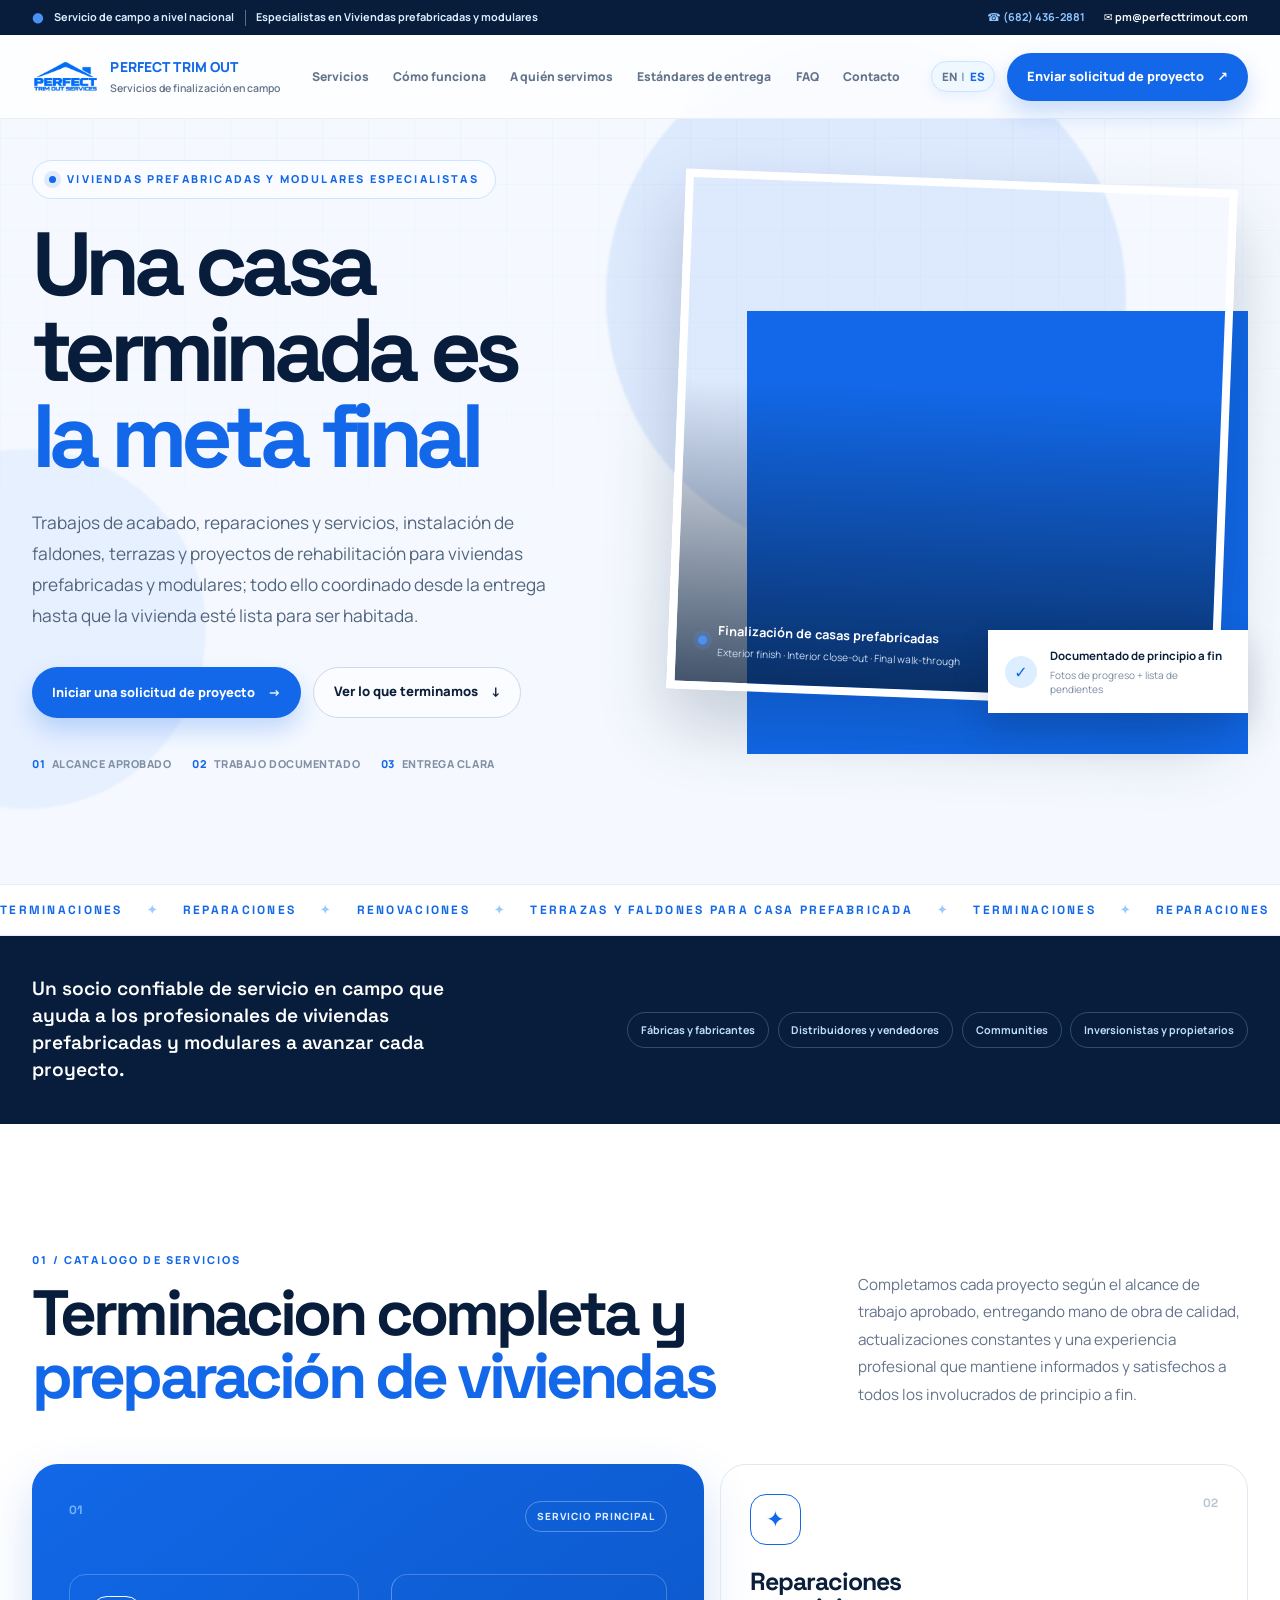
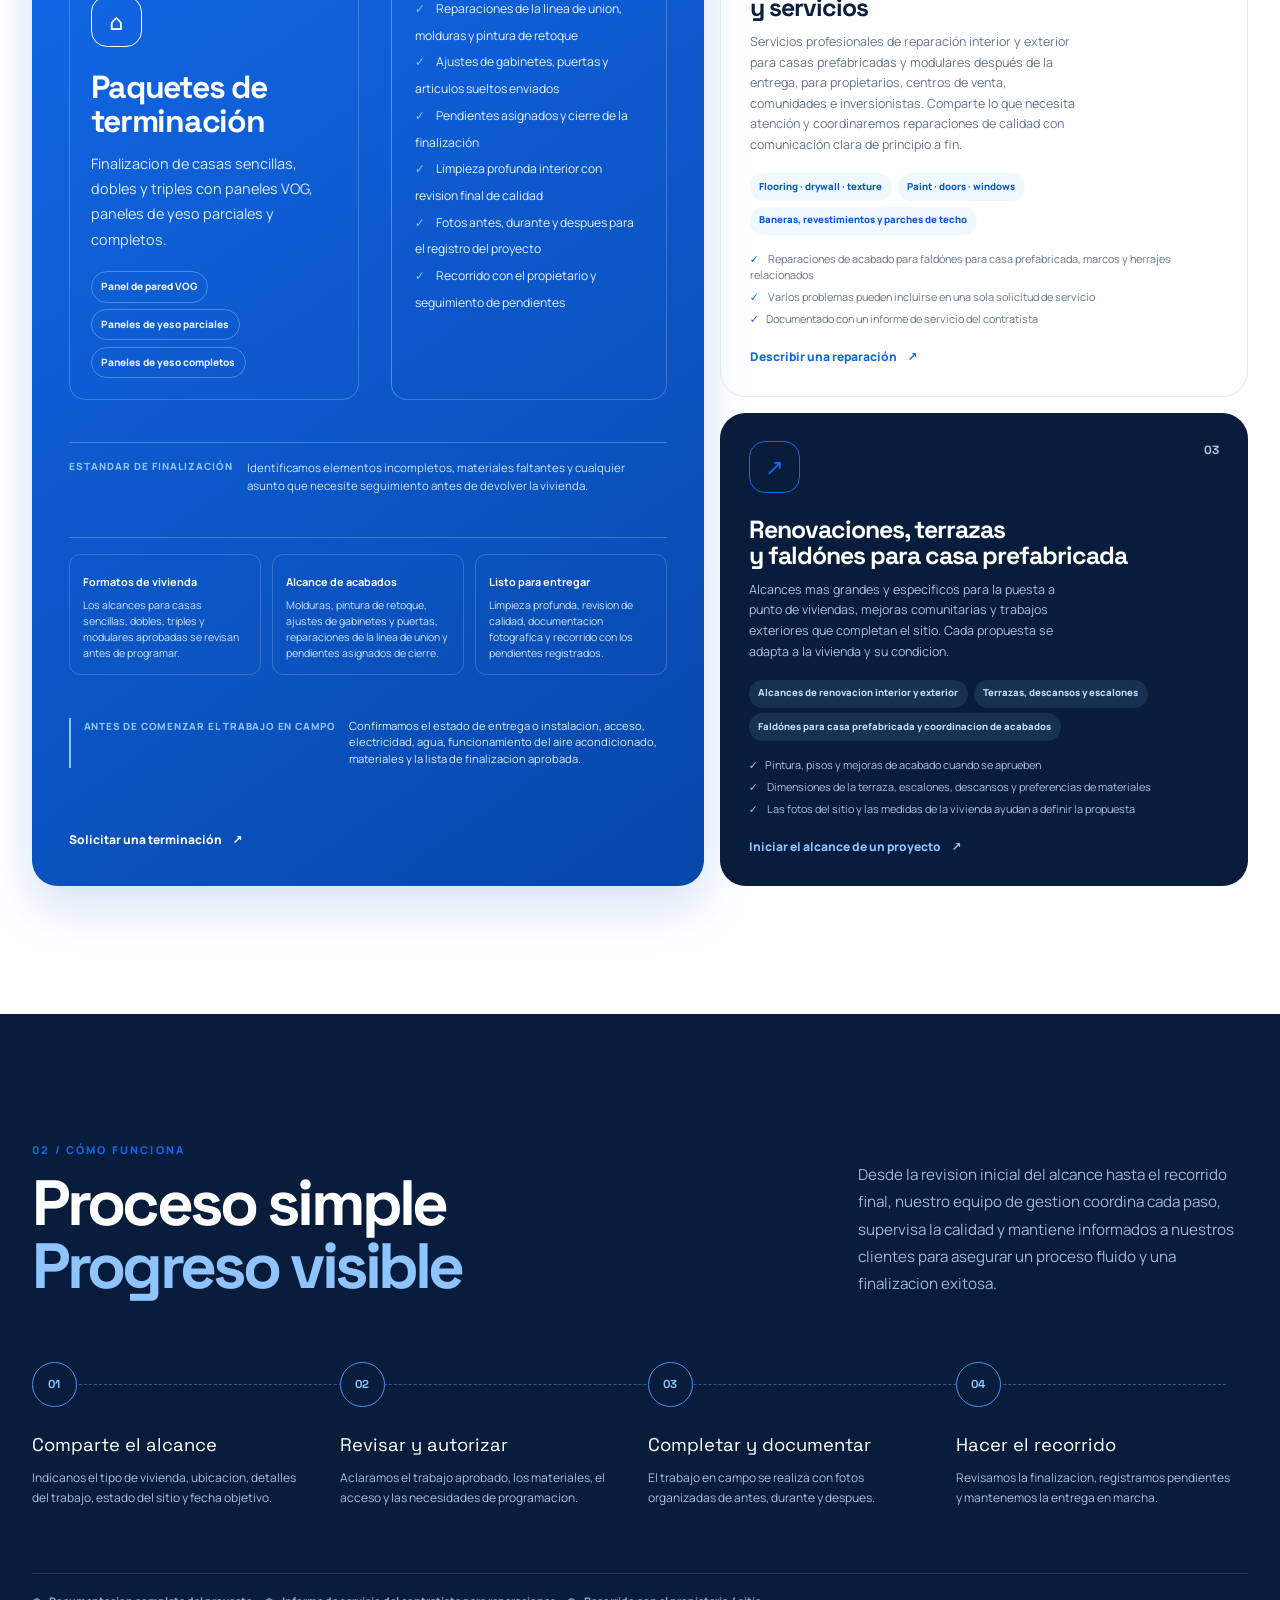
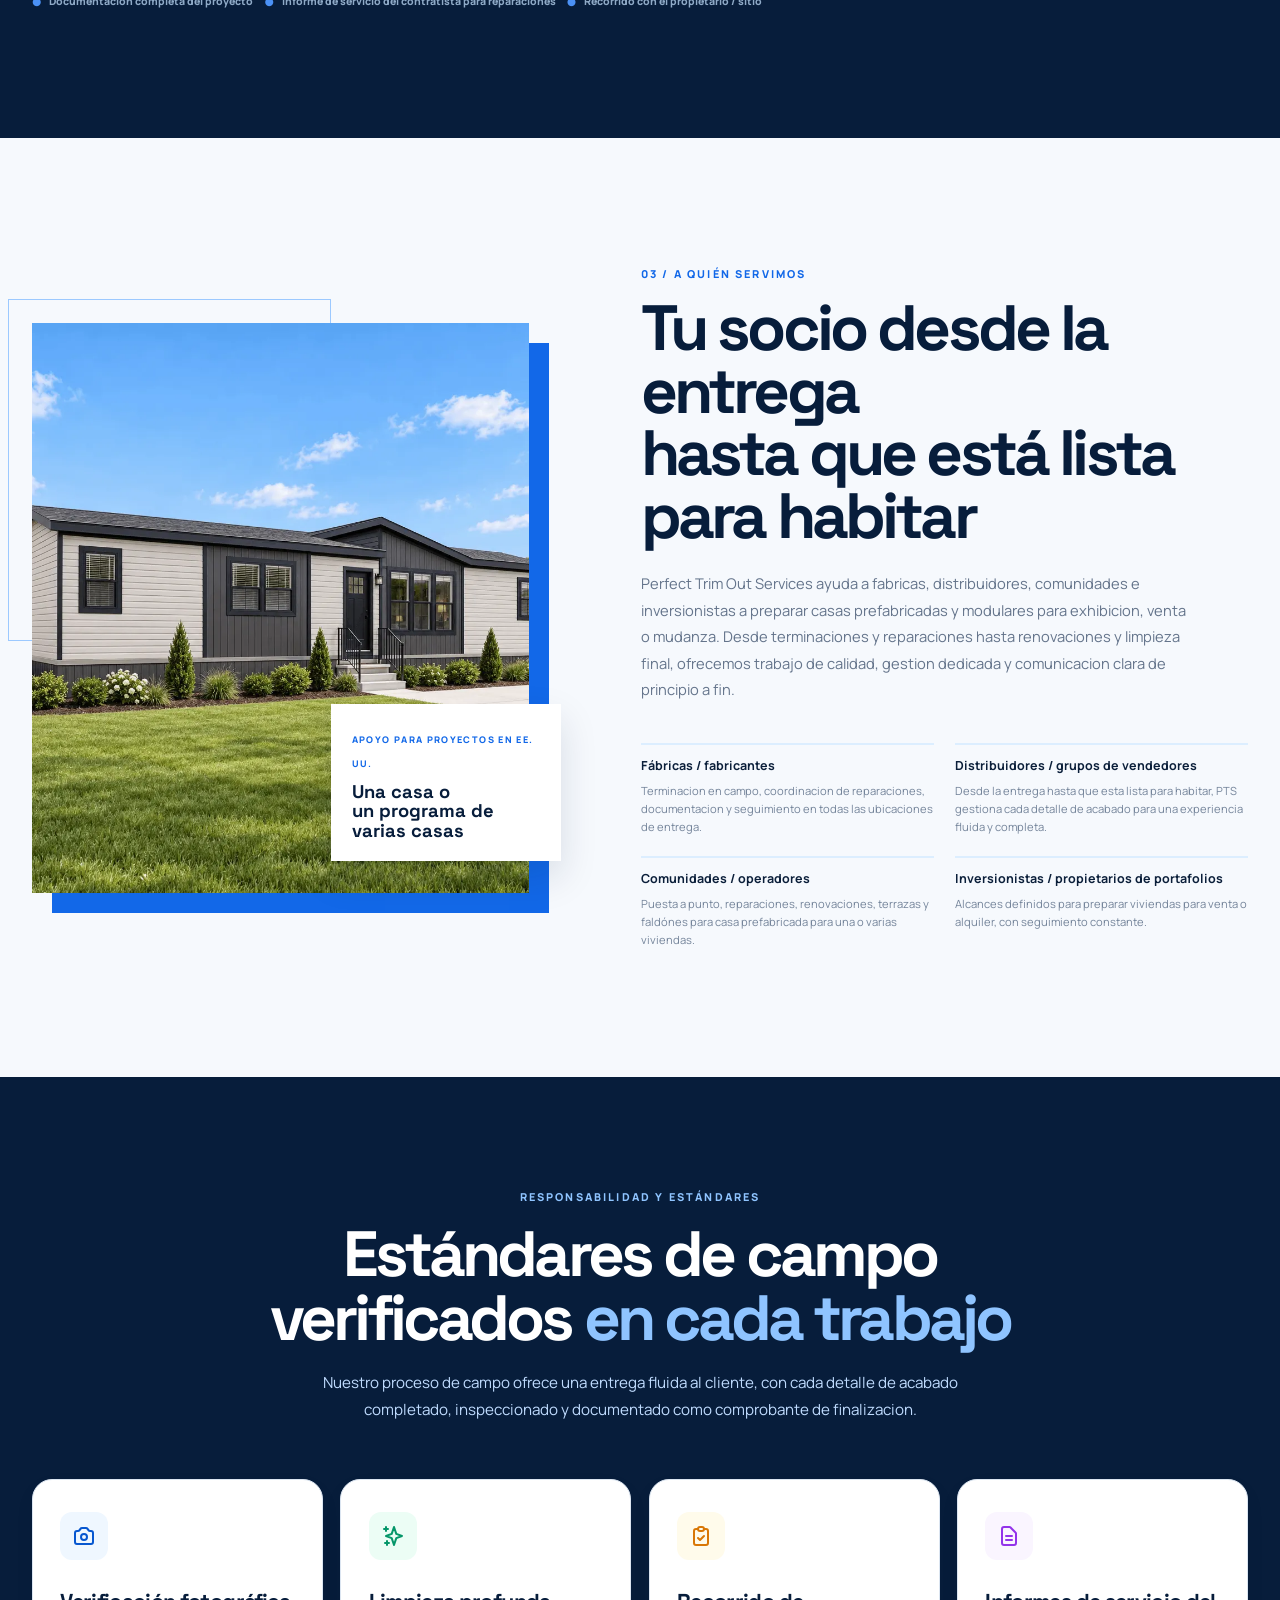
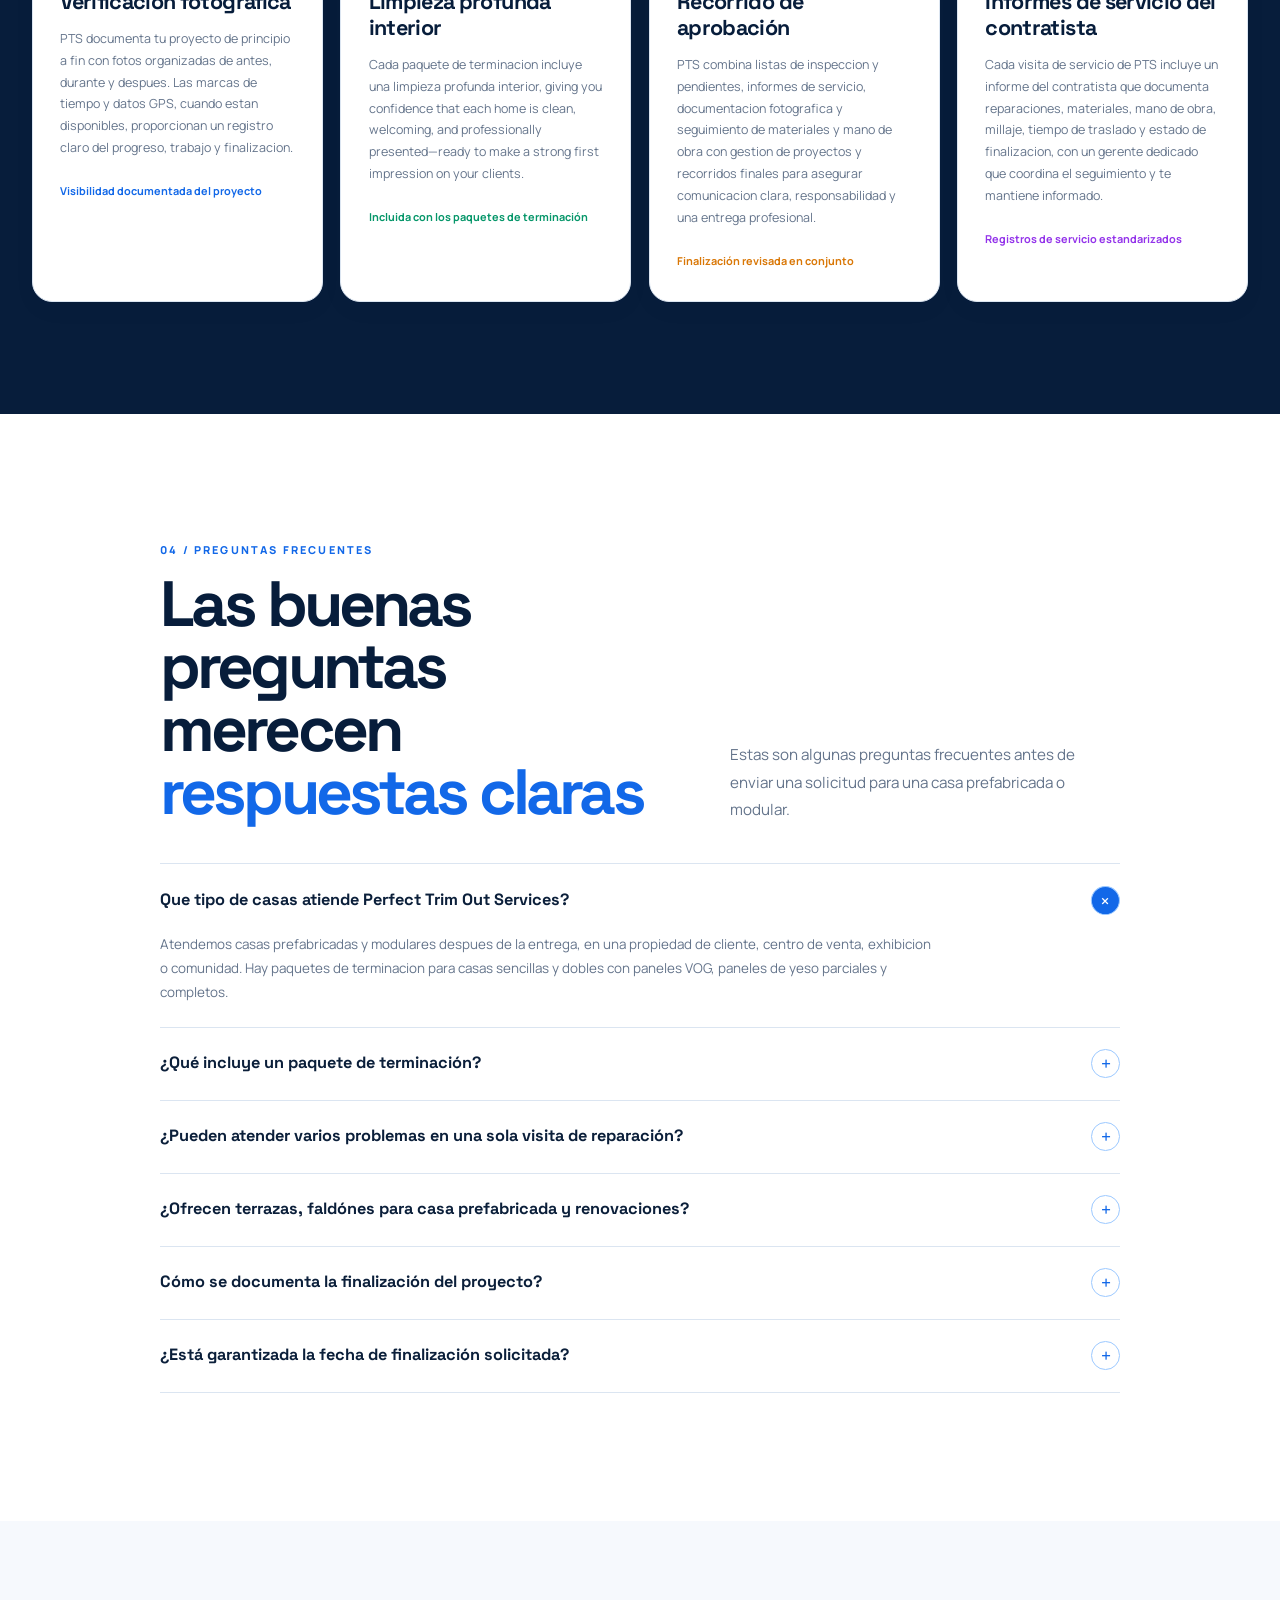
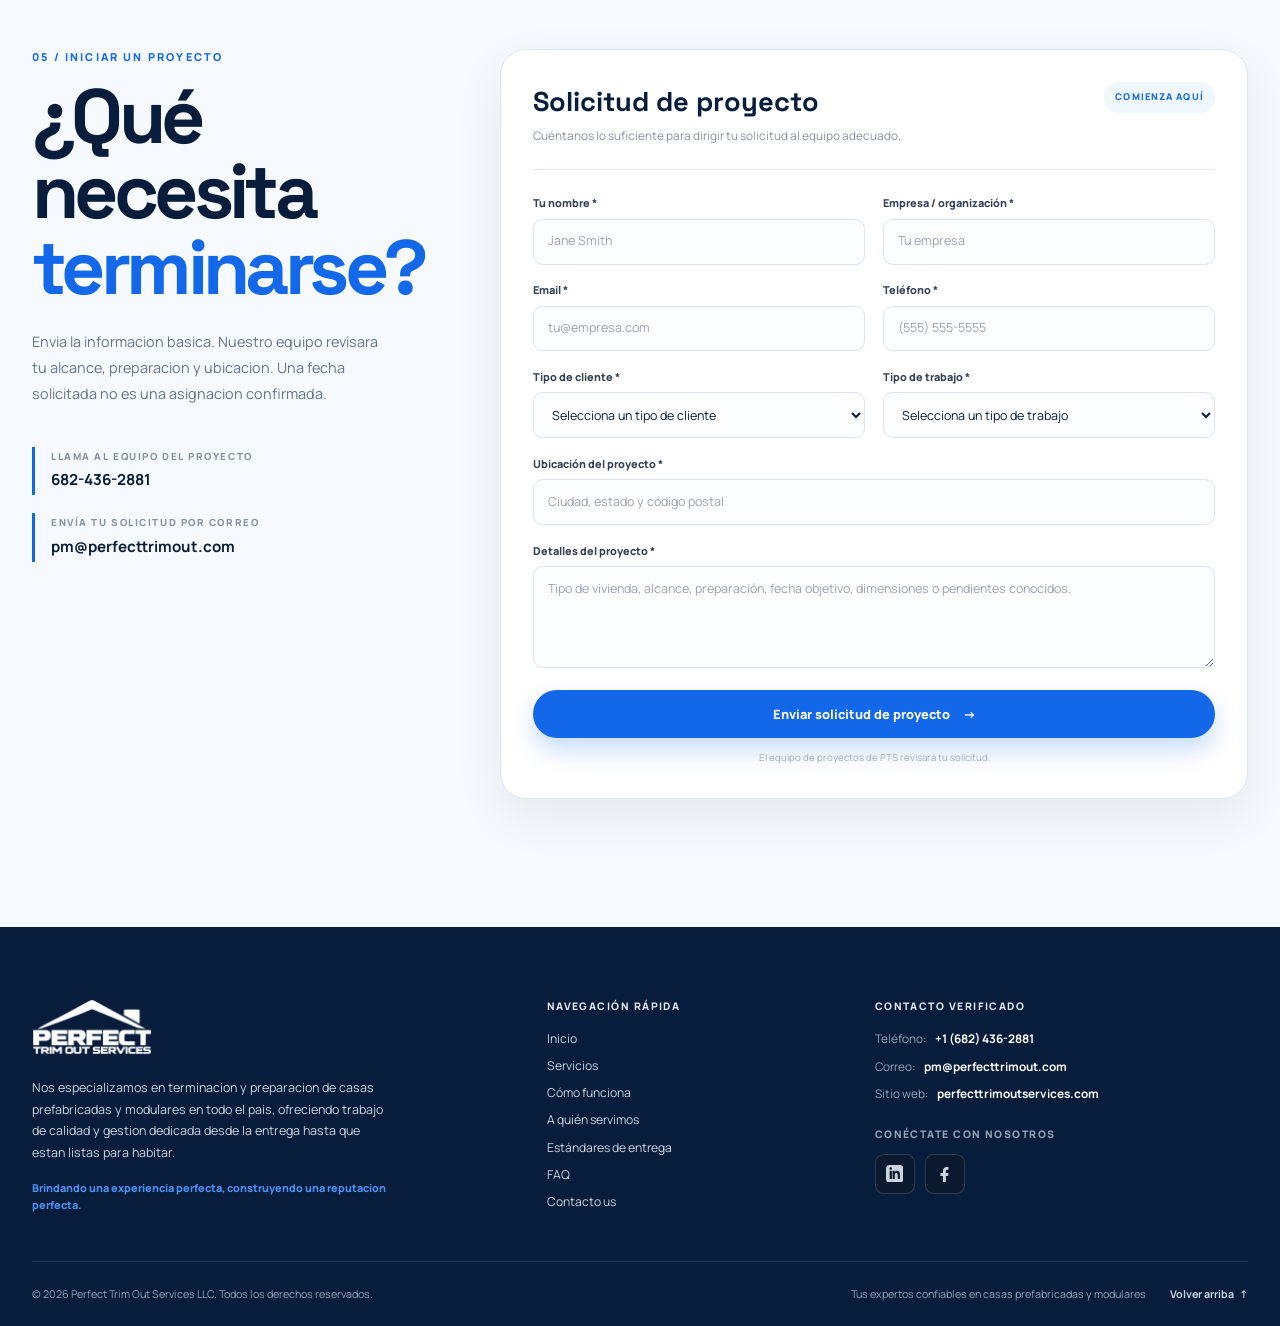
==== commit 8f3e5106: "use www version" ====
--- a/index-es.html
+++ b/index-es.html
@@ -15,22 +15,22 @@
     <meta name="robots" content="index, follow" />
     <link
       rel="canonical"
-      href="https://perfecttrimoutservices.com/index-es.html"
+      href="https://www.perfecttrimoutservices.com/index-es.html"
     />
     <link
       rel="alternate"
       hreflang="en"
-      href="https://perfecttrimoutservices.com/"
+      href="https://www.perfecttrimoutservices.com/"
     />
     <link
       rel="alternate"
       hreflang="es"
-      href="https://perfecttrimoutservices.com/index-es.html"
+      href="https://www.perfecttrimoutservices.com/index-es.html"
     />
     <link
       rel="alternate"
       hreflang="x-default"
-      href="https://perfecttrimoutservices.com/"
+      href="https://www.perfecttrimoutservices.com/"
     />
 
     <meta
@@ -45,16 +45,17 @@
     <meta property="og:site_name" content="Perfect Trim Out Services" />
     <meta
       property="og:url"
-      content="https://perfecttrimoutservices.com/index-es.html"
+      content="https://www.perfecttrimoutservices.com/index-es.html"
     />
     <meta
       property="og:image"
-      content="https://perfecttrimoutservices.com/assets/social-preview.webp"
+      content="https://www.perfecttrimoutservices.com/assets/social-preview.webp"
     />
     <meta
       property="og:image:alt"
       content="Perfect Trim Out Services - Finalizaci&oacute;n de casas prefabricadas y modulares"
     />
+    <meta property="og:locale" content="en_US" />
     <!-- favicon -->
     <link rel="icon" type="image/svg+xml" href="assets/favicon.svg" />
     <link rel="icon" type="image/png" sizes="64x64" href="assets/favicon.png" />
@@ -85,25 +86,173 @@
     <script type="application/ld+json">
       {
         "@context": "https://schema.org",
-        "@type": "Organization",
-        "name": "Perfect Trim Out Services",
-        "url": "https://perfecttrimoutservices.com/index-es.html",
-        "logo": "https://perfecttrimoutservices.com/assets/perfect-trim-out-services-logo.jpg",
-        "description": "Perfect Trim Out Services ofrece terminaci&oacute;n, reparaciones, renovaciones, terrazas, z&oacute;calos y apoyo para completar casas prefabricadas y modulares.",
-        "email": "pm@perfecttrimout.com",
-        "telephone": "+1-682-436-2881",
-        "areaServed": {
-          "@type": "Country",
-          "name": "United States"
-        },
-        "knowsAbout": [
-          "Terminacion de casas prefabricadas",
-          "Finalizaci&oacute;n de casas modulares",
-          "Reparaciones de casas prefabricadas",
-          "Renovaciones de casas prefabricadas",
-          "Instalacion de terrazas",
-          "Servicios de faldón para casa prefabricada",
-          "Servicios de finalizaci&oacute;n de viviendas"
+        "@graph": [
+          {
+            "@type": "WebSite",
+            "@id": "https://www.perfecttrimoutservices.com/#website",
+            "url": "https://www.perfecttrimoutservices.com/",
+            "name": "Perfect Trim Out Services",
+            "inLanguage": ["en", "es"],
+            "publisher": {
+              "@id": "https://www.perfecttrimoutservices.com/#business"
+            }
+          },
+          {
+            "@type": "WebPage",
+            "@id": "https://www.perfecttrimoutservices.com/index-es.html#webpage",
+            "url": "https://www.perfecttrimoutservices.com/index-es.html",
+            "name": "Servicios de terminación y reparación de casas prefabricadas | Perfect Trim Out",
+            "inLanguage": "es",
+            "isPartOf": {
+              "@id": "https://www.perfecttrimoutservices.com/#website"
+            },
+            "about": {
+              "@id": "https://www.perfecttrimoutservices.com/#business"
+            }
+          },
+          {
+            "@type": "ProfessionalService",
+            "@id": "https://www.perfecttrimoutservices.com/#business",
+            "name": "Perfect Trim Out Services",
+            "legalName": "Perfect Trim Out Services LLC",
+            "url": "https://www.perfecttrimoutservices.com/",
+            "logo": "https://www.perfecttrimoutservices.com/assets/perfect-trim-out-services-logo.jpg",
+            "image": "https://www.perfecttrimoutservices.com/assets/social-preview.webp",
+            "description": "Perfect Trim Out Services ofrece terminación, reparaciones, renovaciones, terrazas, faldones y apoyo para completar casas prefabricadas y modulares en Estados Unidos y Canadá.",
+            "slogan": "Delivering a Perfect Experience, Building a Perfect Reputation.",
+            "email": "pm@perfecttrimout.com",
+            "telephone": "+1-682-436-2881",
+            "priceRange": "$$",
+            "areaServed": [
+              { "@type": "Country", "name": "Estados Unidos" },
+              { "@type": "Country", "name": "Canadá" }
+            ],
+            "knowsAbout": [
+              "Terminación de casas prefabricadas",
+              "Finalización de casas modulares",
+              "Reparaciones de casas prefabricadas",
+              "Renovaciones de casas prefabricadas",
+              "Instalación de terrazas",
+              "Servicios de faldones para casas prefabricadas",
+              "Servicios de finalización de viviendas"
+            ],
+            "audience": {
+              "@type": "BusinessAudience",
+              "audienceType": "Fabricantes, distribuidores, comunidades e inversionistas de casas prefabricadas y modulares"
+            },
+            "sameAs": [
+              "https://www.linkedin.com/in/perfect-trim-out-services-070607345/",
+              "https://www.facebook.com/p/Perfect-Trim-Out-Services-61568503282182/"
+            ],
+            "contactPoint": {
+              "@type": "ContactPoint",
+              "contactType": "customer service",
+              "telephone": "+1-682-436-2881",
+              "email": "pm@perfecttrimout.com",
+              "availableLanguage": ["English", "Spanish"]
+            },
+            "hasOfferCatalog": {
+              "@type": "OfferCatalog",
+              "name": "Servicios para casas prefabricadas y modulares",
+              "itemListElement": [
+                {
+                  "@type": "Offer",
+                  "itemOffered": {
+                    "@type": "Service",
+                    "name": "Paquetes de terminación para casas prefabricadas",
+                    "description": "Terminación de casas sencillas, dobles y triples con paneles VOG, paneles de yeso parciales o completos, incluyendo reparaciones de la línea de unión, pintura de retoque, pendientes asignados, limpieza profunda, documentación fotográfica y recorrido final."
+                  }
+                },
+                {
+                  "@type": "Offer",
+                  "itemOffered": {
+                    "@type": "Service",
+                    "name": "Visitas de servicio y reparaciones",
+                    "description": "Reparaciones interiores y exteriores para casas prefabricadas y modulares, incluyendo pisos, paneles de yeso, textura, pintura, puertas, ventanas, bañeras, revestimientos y parches de techo, documentadas con un informe de servicio del contratista."
+                  }
+                },
+                {
+                  "@type": "Offer",
+                  "itemOffered": {
+                    "@type": "Service",
+                    "name": "Renovaciones de casas",
+                    "description": "Renovaciones interiores y exteriores para reventa, alquiler o preparación de casas."
+                  }
+                },
+                {
+                  "@type": "Offer",
+                  "itemOffered": {
+                    "@type": "Service",
+                    "name": "Instalación de terrazas",
+                    "description": "Propuestas de terrazas específicas para cada proyecto, incluyendo escalones y descansos."
+                  }
+                },
+                {
+                  "@type": "Offer",
+                  "itemOffered": {
+                    "@type": "Service",
+                    "name": "Faldones para casas prefabricadas",
+                    "description": "Instalación de faldones y coordinación de acabados para casas prefabricadas."
+                  }
+                }
+              ]
+            }
+          },
+          {
+            "@type": "FAQPage",
+            "@id": "https://www.perfecttrimoutservices.com/index-es.html#faq",
+            "inLanguage": "es",
+            "mainEntity": [
+              {
+                "@type": "Question",
+                "name": "¿Qué tipo de casas atiende Perfect Trim Out Services?",
+                "acceptedAnswer": {
+                  "@type": "Answer",
+                  "text": "Atendemos casas prefabricadas y modulares después de la entrega, en una propiedad de cliente, centro de venta, exhibición o comunidad. Hay paquetes de terminación para casas sencillas y dobles con paneles VOG, paneles de yeso parciales y completos."
+                }
+              },
+              {
+                "@type": "Question",
+                "name": "¿Qué incluye un paquete de terminación?",
+                "acceptedAnswer": {
+                  "@type": "Answer",
+                  "text": "El trabajo aprobado puede incluir reparaciones de la línea de unión, molduras, pintura de retoque, ajustes de gabinetes y puertas, artículos sueltos enviados, pendientes asignados, limpieza profunda interior, revisión final de calidad, fotos del proyecto y recorrido de finalización. El trabajo exacto se confirma en el alcance aprobado."
+                }
+              },
+              {
+                "@type": "Question",
+                "name": "¿Pueden atender varios problemas en una sola visita de reparación?",
+                "acceptedAnswer": {
+                  "@type": "Answer",
+                  "text": "Sí. Envía la lista de problemas, habitación o ubicación, cantidades conocidas, fotos y resultado esperado. Las visitas pueden cubrir pisos, paneles de yeso y textura, pintura, puertas, marcos, zócalos, ventanas, herrajes, reparaciones de bañeras o revestimientos y parches de techo."
+                }
+              },
+              {
+                "@type": "Question",
+                "name": "¿Ofrecen terrazas, faldones para casa prefabricada y renovaciones?",
+                "acceptedAnswer": {
+                  "@type": "Answer",
+                  "text": "Sí, se gestionan mediante propuestas escritas específicas para cada proyecto. Ayuda incluir las dimensiones de la vivienda, largo y ancho de la terraza, altura, perímetro de faldones, materiales preferidos, escalones o descansos y fotos claras del sitio."
+                }
+              },
+              {
+                "@type": "Question",
+                "name": "¿Cómo se documenta la finalización del proyecto?",
+                "acceptedAnswer": {
+                  "@type": "Answer",
+                  "text": "Las terminaciones usan la lista de recorrido asignada, fotos organizadas de antes, durante y después, y una lista de pendientes. Las visitas usan un informe de servicio del contratista."
+                }
+              },
+              {
+                "@type": "Question",
+                "name": "¿Está garantizada la fecha de finalización solicitada?",
+                "acceptedAnswer": {
+                  "@type": "Answer",
+                  "text": "No. Una fecha solicitada ayuda a revisar la programación, pero no confirma una asignación. El tiempo se confirma después de revisar el alcance, la preparación del sitio, el acceso, los materiales y la disponibilidad del equipo."
+                }
+              }
+            ]
+          }
         ]
       }
     </script>
@@ -1091,7 +1240,7 @@
               <p>
                 <span>Sitio web:</span
                 ><a
-                  href="https://perfecttrimoutservices.com/"
+                  href="https://www.perfecttrimoutservices.com/"
                   target="_blank"
                   rel="noopener noreferrer"
                   >perfecttrimoutservices.com</a
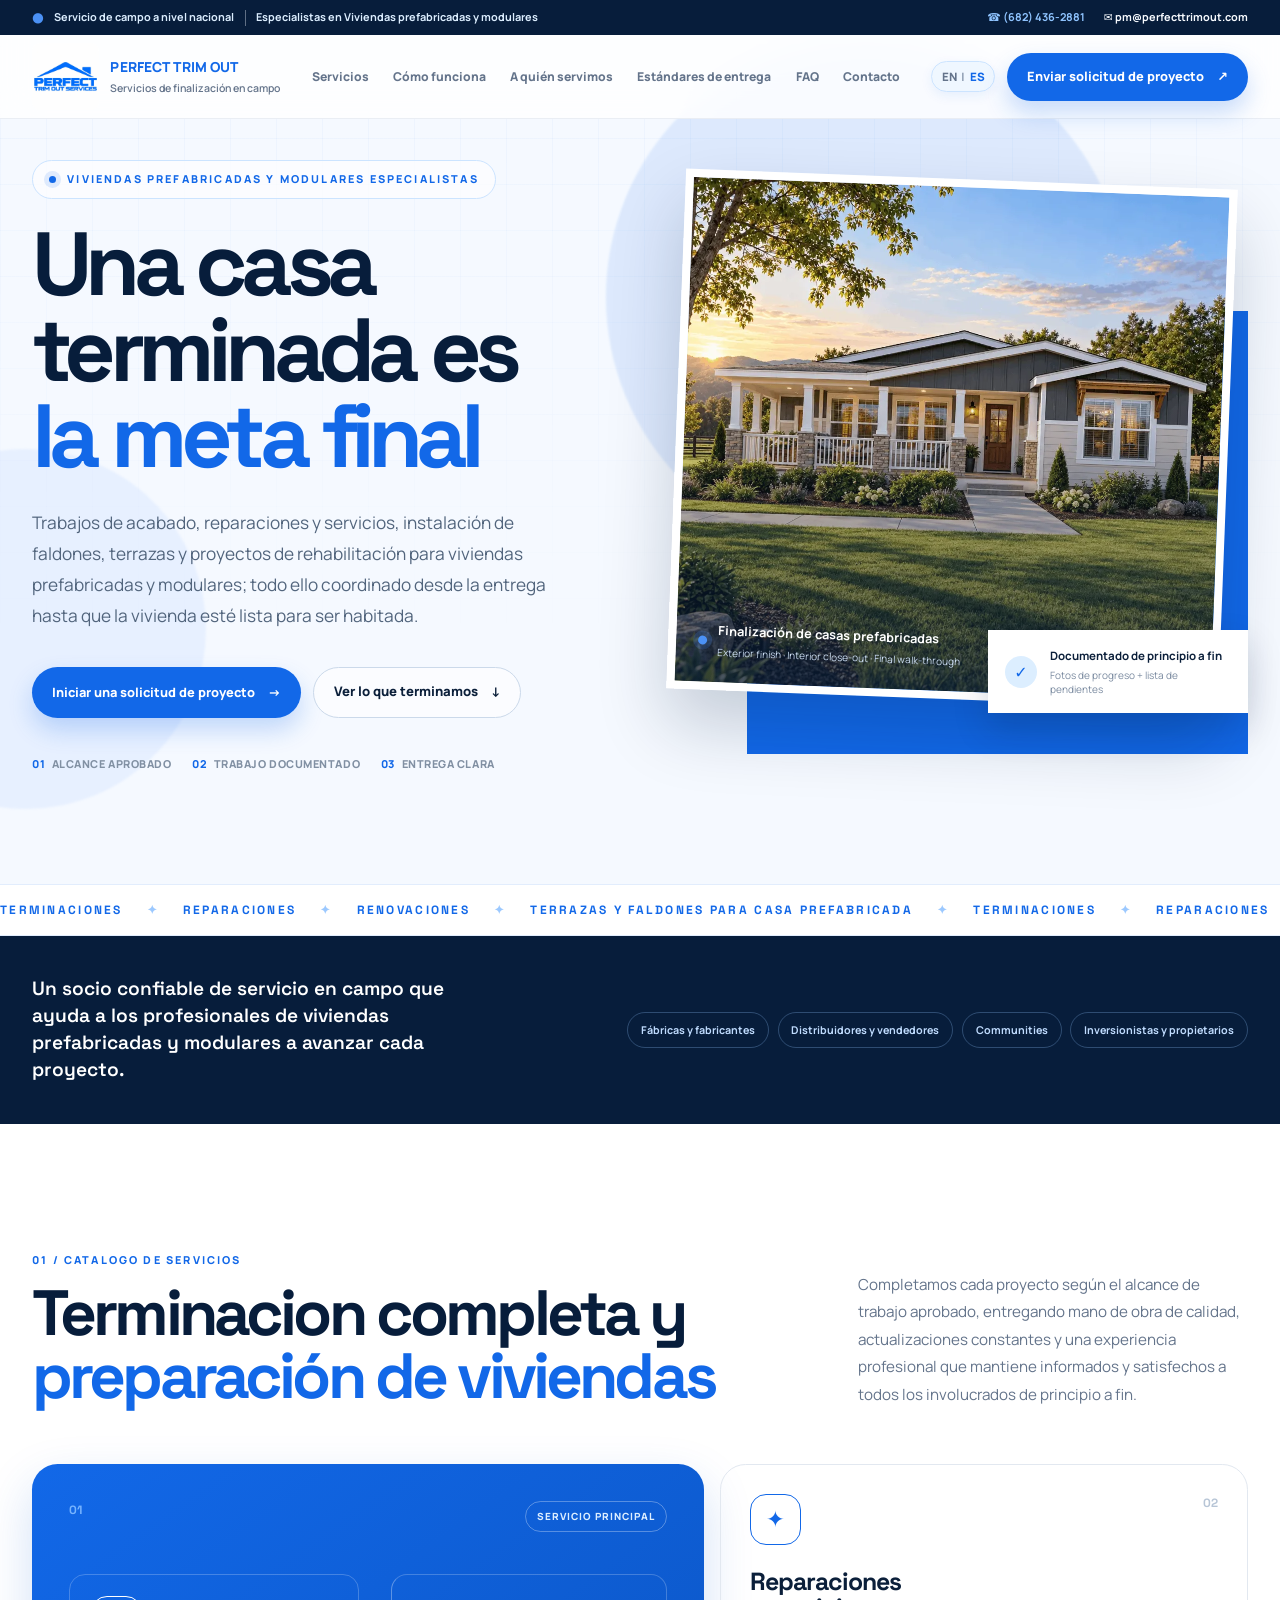
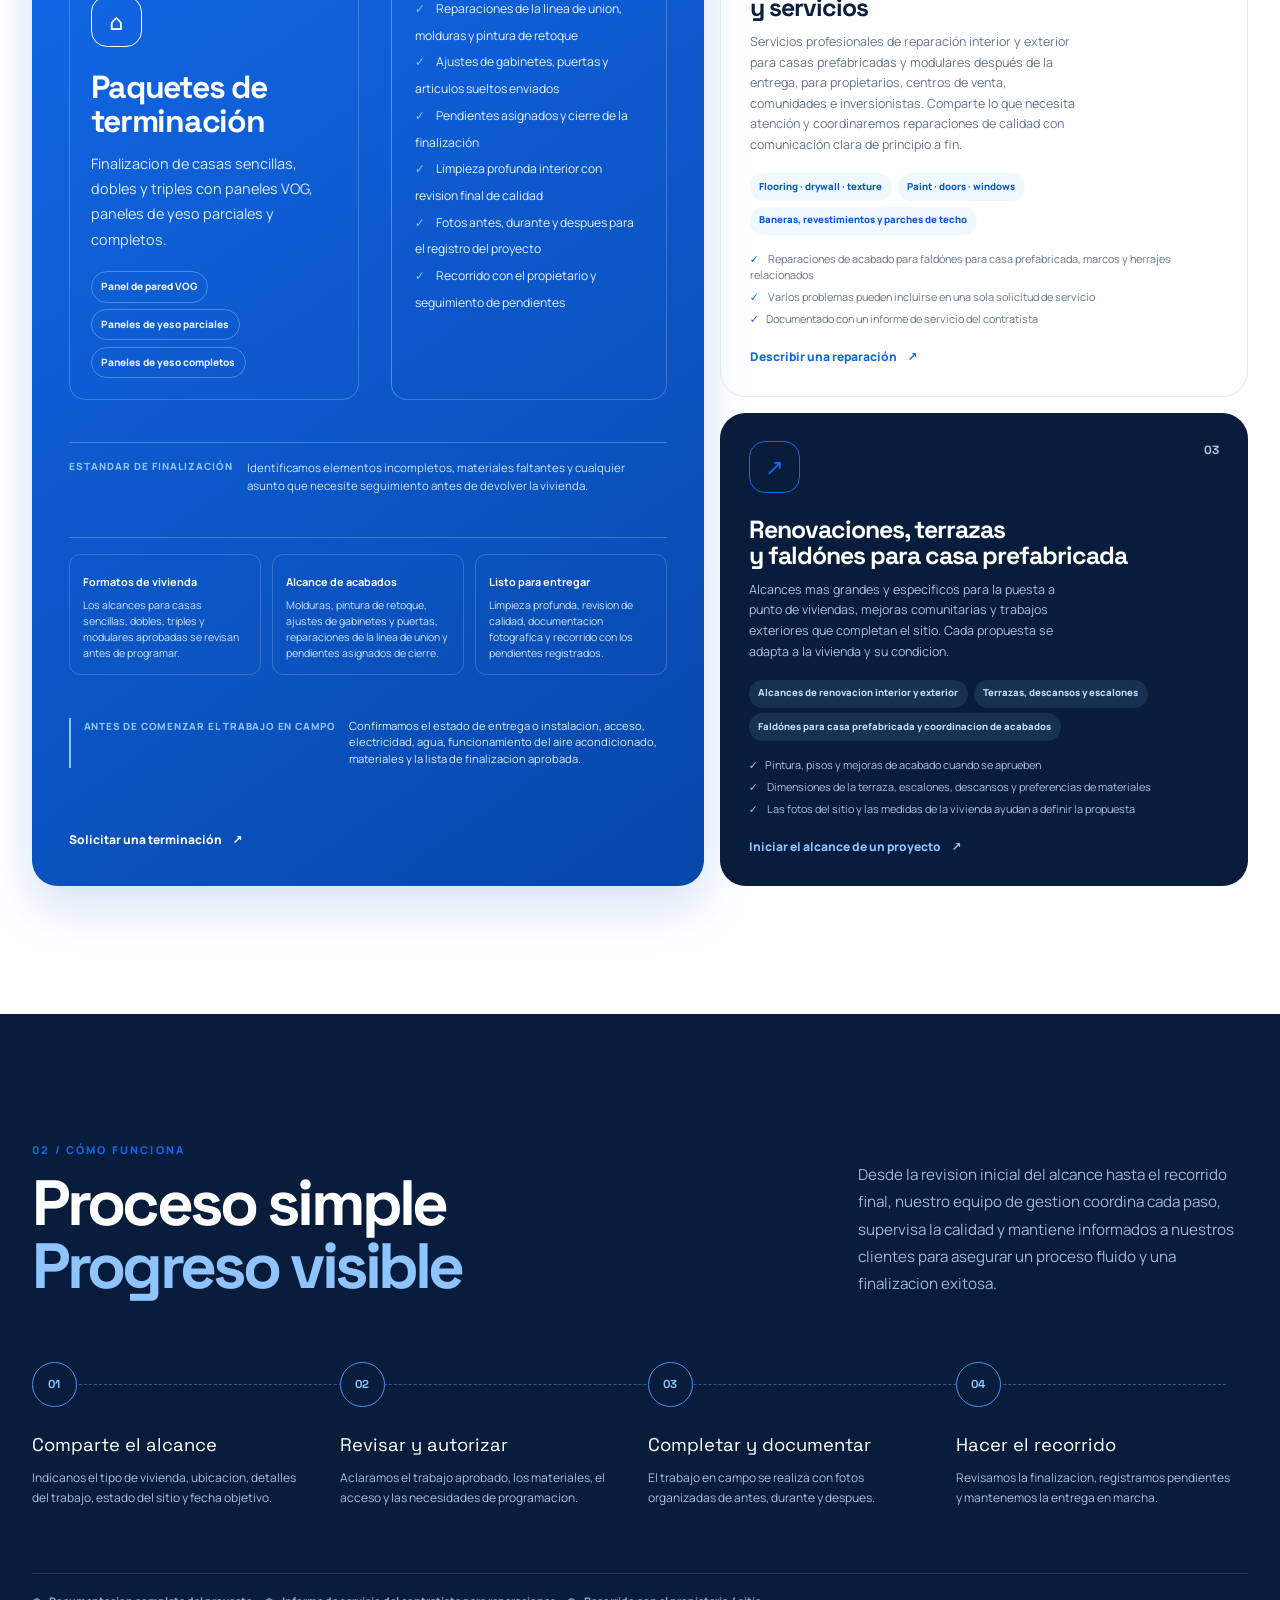
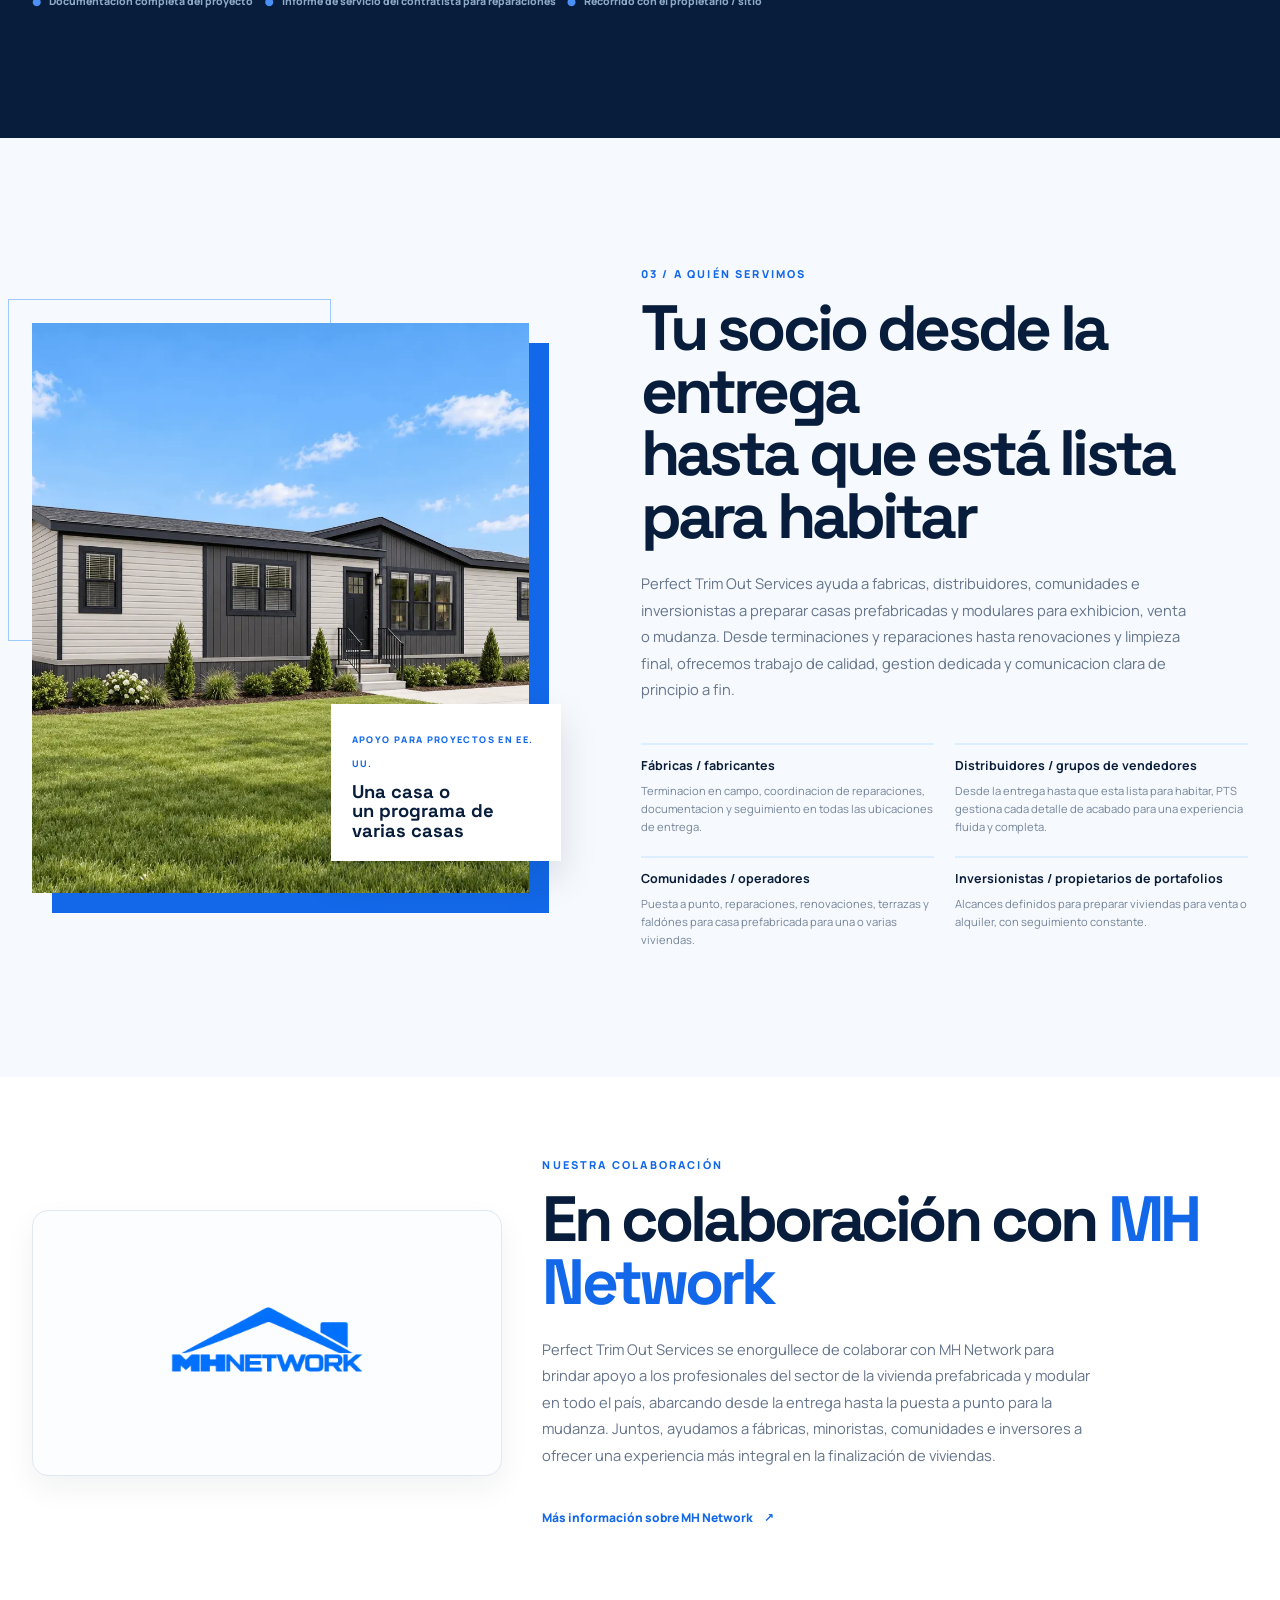
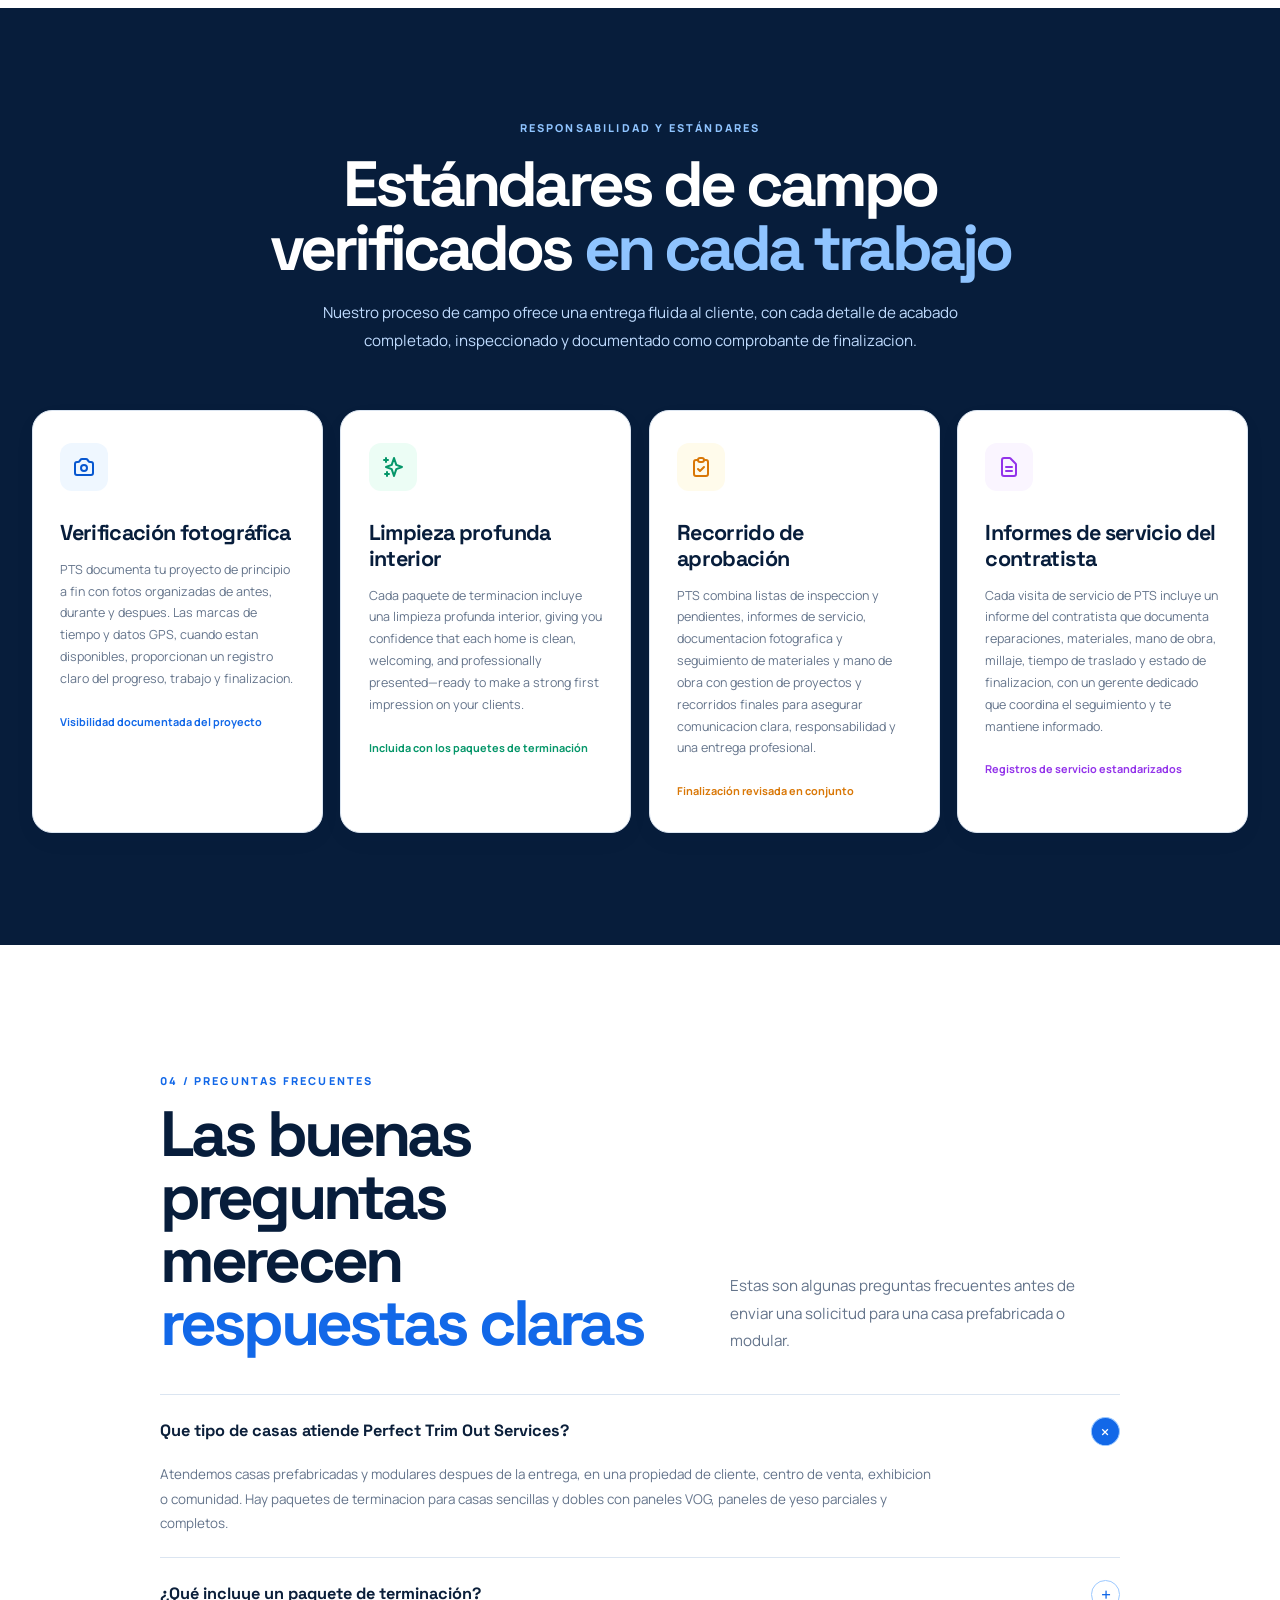
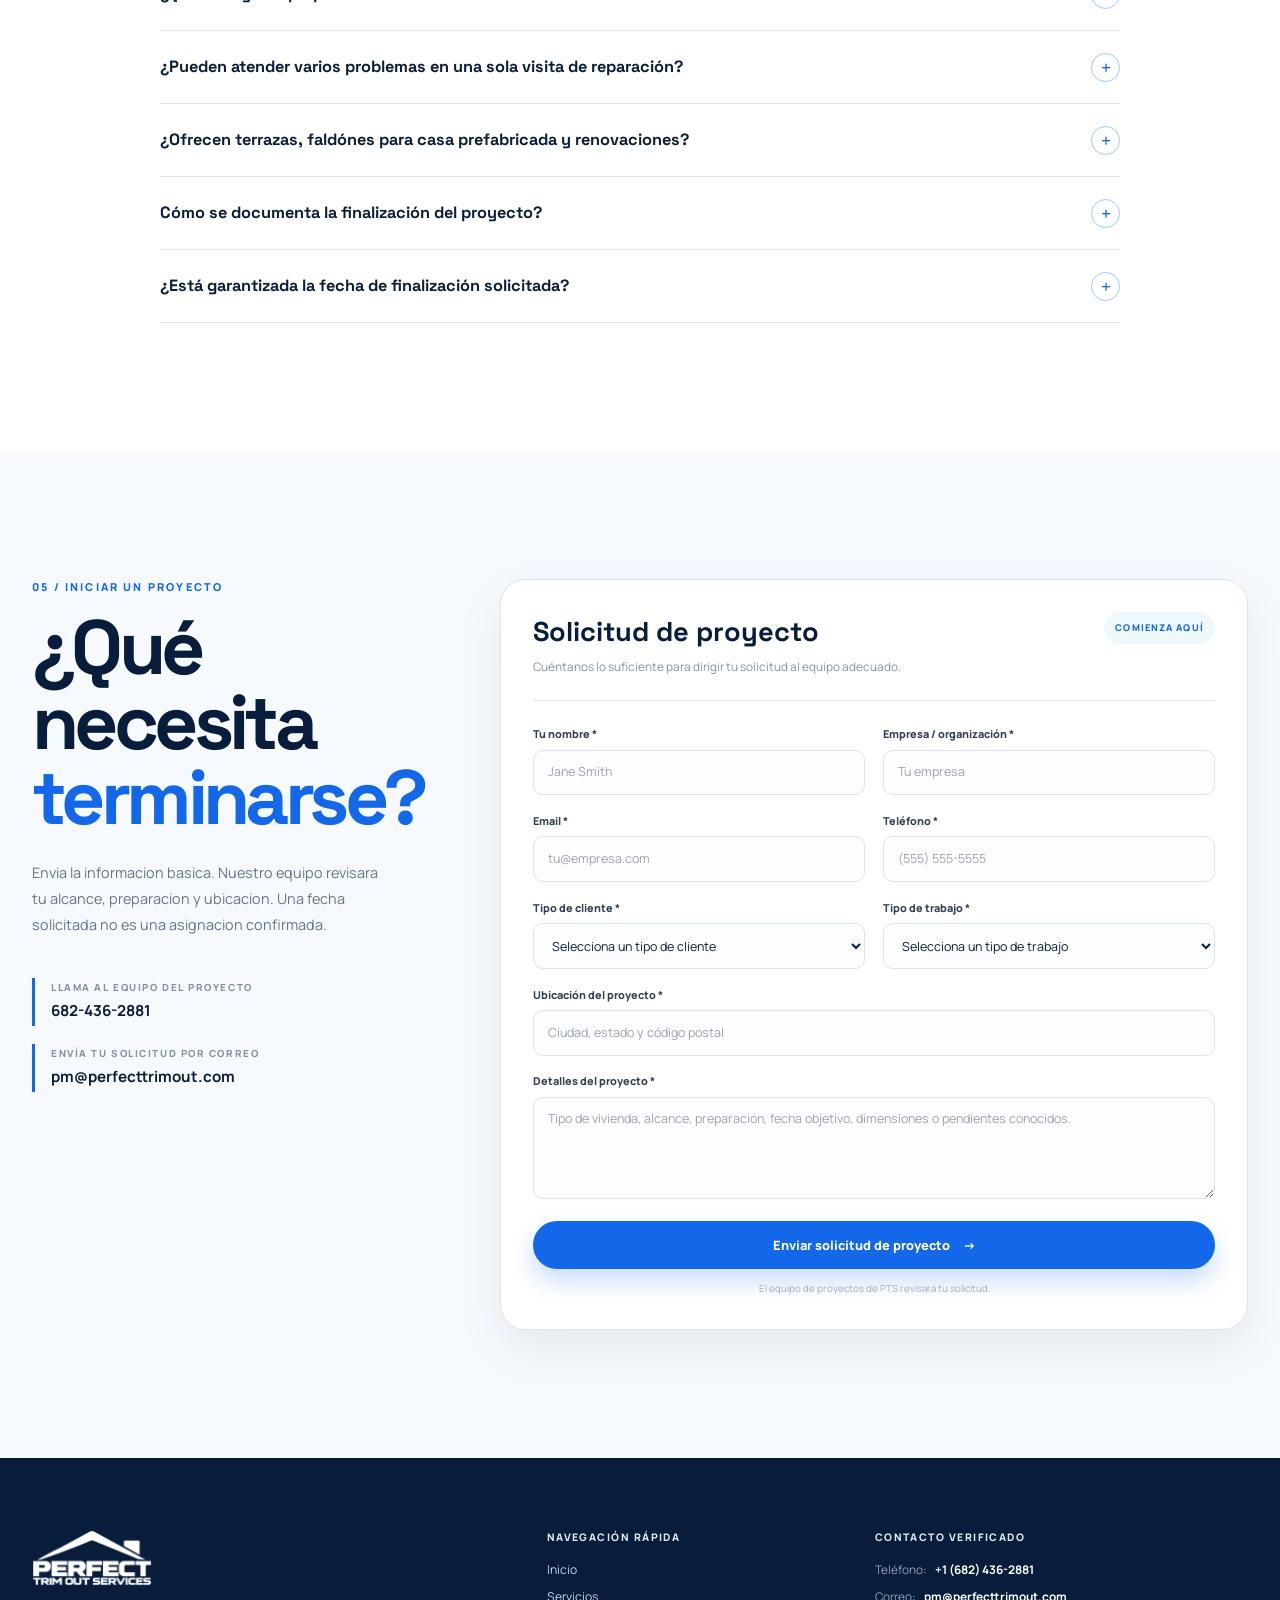
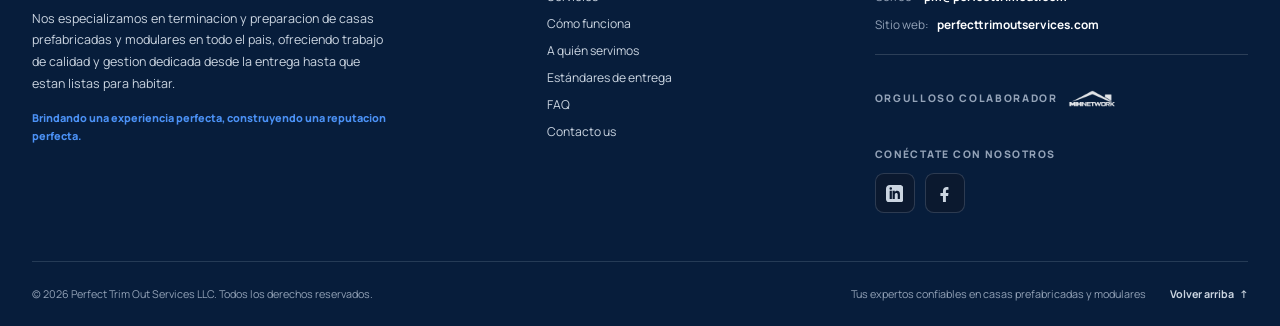
==== commit a3525034: "mh network added" ====
--- a/index-es.html
+++ b/index-es.html
@@ -778,6 +778,38 @@
         </div>
       </section>
 
+      <section id="partnership" class="partnership-section scroll-mt-24">
+        <div class="mx-auto max-w-7xl px-5 lg:px-8">
+          <div class="partnership-grid">
+            <div class="partnership-logo reveal">
+              <img
+                src="assets/MH-Network.png"
+                alt="MH Network"
+                loading="lazy"
+                decoding="async"
+              />
+            </div>
+            <div class="partnership-copy reveal reveal-delay">
+              <p class="eyebrow">Nuestra colaboración</p>
+              <h2>En colaboración con <span>MH Network</span></h2>
+              <p>
+                Perfect Trim Out Services se enorgullece de colaborar con MH
+                Network para brindar apoyo a los profesionales del sector de la
+                vivienda prefabricada y modular en todo el país, abarcando desde
+                la entrega hasta la puesta a punto para la mudanza. Juntos,
+                ayudamos a fábricas, minoristas, comunidades e inversores a
+                ofrecer una experiencia más integral en la finalización de
+                viviendas.
+              </p>
+              <a href="#coverage" rel="noopener noreferrer" class="text-link">
+                Más información sobre MH Network
+                <span aria-hidden="true">↗</span>
+              </a>
+            </div>
+          </div>
+        </div>
+      </section>
+
       <section id="standards" class="proof-section process-section">
         <div class="mx-auto max-w-7xl px-5 lg:px-8">
           <div class="standards-heading reveal">
@@ -1247,6 +1279,23 @@
                 >
               </p>
             </div>
+            <div class="footer-collaborator">
+              <span class="footer-collaborator-label">Orgulloso colaborador</span>
+              <a
+                href="#"
+                rel="noopener noreferrer"
+                class="footer-collaborator-logo"
+                aria-label="MH Network — opens in a new tab"
+              >
+                <img
+                  src="assets/mh-network-footer-log.png"
+                  alt="MH Network"
+                  height="36"
+                  loading="lazy"
+                  decoding="async"
+                />
+              </a>
+            </div>
             <span class="footer-heading footer-social-label"
               >Con&eacute;ctate con nosotros</span
             >
--- a/styles.css
+++ b/styles.css
@@ -521,7 +521,8 @@
 }
 .section-heading h2,
 .coverage-copy h2,
-.contact-copy h2 {
+.contact-copy h2,
+.partnership-copy h2 {
   margin-top: 0.9rem;
   color: #071d3b;
   font-family: "Space Grotesk", sans-serif;
@@ -532,8 +533,13 @@
 }
 .section-heading h2 span,
 .coverage-copy h2 span,
-.contact-copy h2 span {
+.contact-copy h2 span,
+.partnership-copy h2 span {
   color: #1268e8;
+}
+/* Keep the partnership heading's bottom rhythm consistent with other sections */
+.partnership-copy h2 {
+  margin-bottom: 1rem;
 }
 .section-heading > p {
   max-width: 390px;
@@ -600,6 +606,61 @@
   margin: 0;
   padding-left: 1.6rem;
 }
+
+/* Partnership section (between Who we serve and Standards) */
+.partnership-section {
+  background: #ffffff;
+  padding: 5rem 0;
+}
+.partnership-grid {
+  display: grid;
+  gap: 2.5rem;
+  align-items: center;
+  grid-template-columns: 1fr;
+}
+@media (min-width: 1024px) {
+  .partnership-grid {
+    grid-template-columns: 0.8fr 1.2fr;
+  }
+}
+.partnership-logo {
+  display: flex;
+  align-items: center;
+  justify-content: center;
+  padding: 2rem;
+  border: 1px solid #e2e8f0;
+  border-radius: 1rem;
+  background: #fbfdff;
+  box-shadow: 0 12px 30px rgba(7, 29, 59, 0.06);
+  transition:
+    transform 0.3s ease,
+    box-shadow 0.3s ease,
+    background 0.3s ease;
+}
+.partnership-logo:hover {
+  background: #ffffff;
+  box-shadow: 0 20px 40px rgba(7, 29, 59, 0.08);
+  transform: translateY(-5px);
+}
+.partnership-logo img {
+  max-height: 200px;
+  max-width: 100%;
+  width: auto;
+  height: auto;
+  transition: transform 0.3s ease;
+}
+.partnership-logo:hover img {
+  transform: scale(1.03);
+}
+.partnership-copy p:not(.eyebrow) {
+  max-width: 550px;
+  margin-top: 1.4rem;
+  margin-bottom: 1.25rem;
+  color: #64748b;
+  font-size: 0.92rem;
+  line-height: 1.8;
+}
+
 .line-icon {
   display: flex;
   height: 3.2rem;
@@ -1374,6 +1435,37 @@
   color: #cbd5e1;
   font-size: 0.76rem;
 }
+
+/* Footer collaborator */
+.footer-collaborator {
+  display: flex;
+  align-items: center;
+  gap: 0.65rem;
+  margin-top: 1.25rem;
+  padding-top: 1.25rem;
+  border-top: 1px solid rgba(255, 255, 255, 0.15);
+}
+.footer-collaborator-label {
+  color: #94a3b8;
+  font-size: 0.65rem;
+  font-weight: 800;
+  letter-spacing: 0.16em;
+  text-transform: uppercase;
+}
+.footer-collaborator-logo {
+  display: inline-flex;
+  align-items: center;
+  opacity: 0.9;
+  transition: opacity 0.2s ease;
+}
+.footer-collaborator-logo:hover {
+  opacity: 1;
+}
+.footer-collaborator-logo img {
+  height: 48px;
+  width: 48px;
+  display: block;
+}
 .footer-links a,
 .footer-contact a,
 .footer-bottom a {
